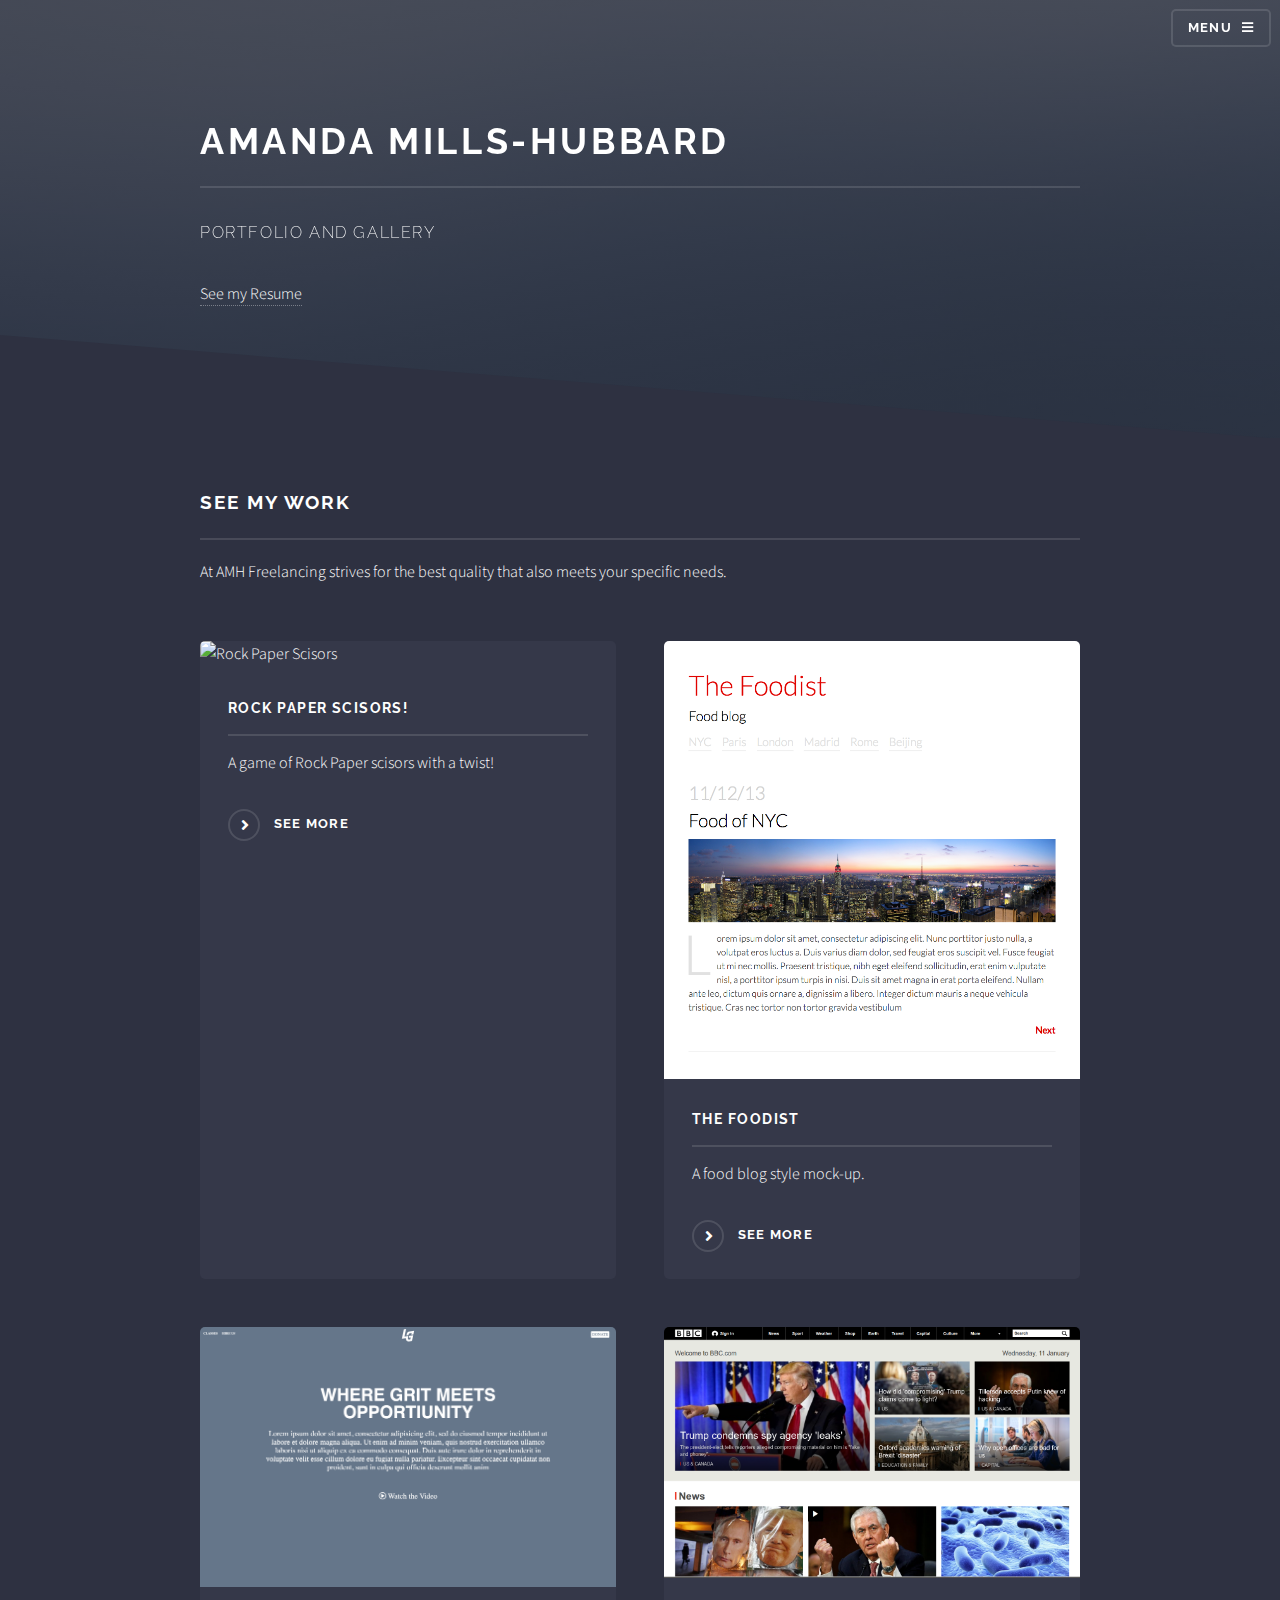
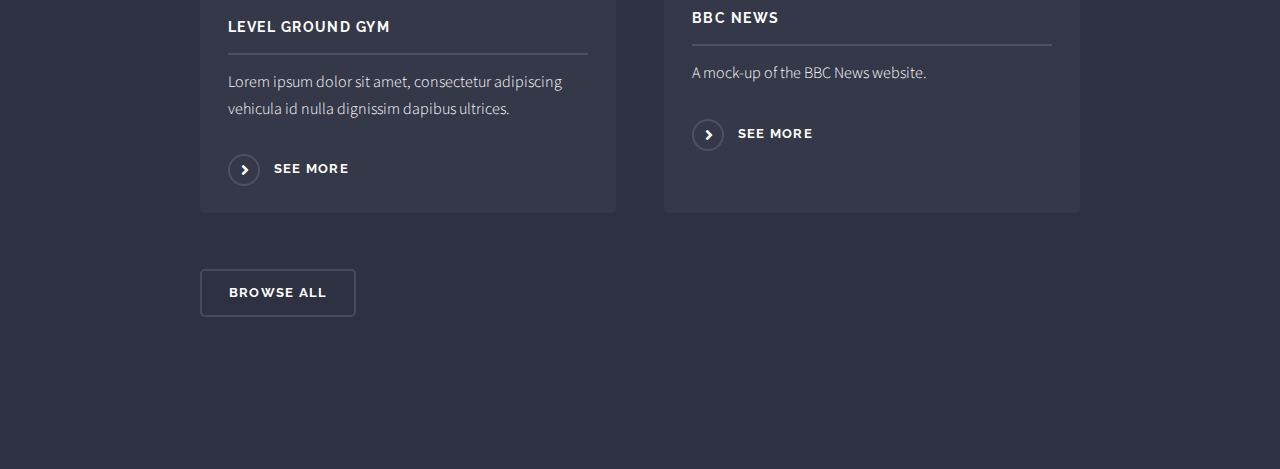
==== index.html @ 5dd7a2a2 "updated" ====
<!DOCTYPE HTML>
<!--
	Solid State by HTML5 UP
	html5up.net | @ajlkn
	Free for personal and commercial use under the CCA 3.0 license (html5up.net/license)
-->
<html>
	<head>
		<title>Amanda Mills-Hubbard Portfolio</title>
		<meta charset="utf-8" />
		<meta name="viewport" content="width=device-width, initial-scale=1, user-scalable=no" />
		<link rel="stylesheet" href="assets/css/main.css" />
		<noscript><link rel="stylesheet" href="assets/css/noscript.css" /></noscript>
	</head>
	<body class="is-preload">

		<!-- Page Wrapper -->
			<div id="page-wrapper">

				<!-- Header -->
					<header id="header" class="alt">
						<h1><a href="index.html">Amanda Mills-Hubbard</a></h1>
						<nav>
							<a href="#menu">Menu</a>
						</nav>
					</header>

				<!-- Menu -->
					<nav id="menu">
						<div class="inner">
							<h2>Menu</h2>
							<ul class="links">
								<li><a href="index.html">Gallery</a></li>
								<!-- <li><a href="generic.html">About Me</a></li> -->
								<li><a href="elements.html">Resume</a></li>
							</ul>
							<a href="#" class="close">Close</a>
						</div>
					</nav>

				<!-- Banner -->
					<section id="banner">
						<div class="inner">
							<!-- <div class="logo"><span class="icon fa-gem"></span></div> -->
							<h2>Amanda Mills-Hubbard</h2>
							<p>Portfolio and Gallery</p>
							<a href="elements.html">See my Resume</a>
						</div>
					</section>

				<!-- Wrapper -->
					<section id="wrapper">

						<!-- One -->
							<!-- <section id="one" class="wrapper spotlight style1">
								<div class="inner">
									<a href="Food/jessFoodist.html" class="image"><img src="Food/foodist-part1.png" alt="" /></a>
									<div class="content">
										<h2 class="major">Blog Post</h2>
										<p>A food blog style mock-up</p>
										<a href="Food/jessFoodist.html" class="special">See more</a>
									</div>
								</div>
							</section> -->

						<!-- Two -->
							<!-- <section id="two" class="wrapper alt spotlight style2">
								<div class="inner">
									<a href="levelground/levelground.html" class="image"><img src="images/LG.png" alt="" /></a>
									<div class="content">
										<h2 class="major">Level Ground Gym</h2>
										<p></p>
										<a href="levelground/levelground.html" class="special">See more</a>
									</div>
								</div>
							</section> -->

						<!-- Three -->
							<!-- <section id="three" class="wrapper spotlight style3">
								<div class="inner">
									<a href="bbc/jessieBBC.html" class="image"><img src="bbc/bbc.png" alt="" /></a>
									<div class="content">
										<h2 class="major">A mock-up of the BBC News website</h2>
										<p></p>
										<a href="bbc/jessieBBC.html" class="special">See more</a>
									</div>
								</div>
							</section> -->

						<!-- Four -->
							<section id="four" class="wrapper alt style1">
								<div class="inner">
									<h2 class="major">See my work</h2>
									<p>At AMH Freelancing strives for the best quality that also meets your specific needs.</p>
									<section class="features">
										<article>
											<a href="rockPaper/index.html" class="image"><img src="images/RPS.png" alt="Rock Paper Scisors" /></a>
											<h3 class="major">Rock Paper Scisors!</h3>
											<p>A game of Rock Paper scisors with a twist!</p>
											<a href="rockPaper/index.html" class="special">See more</a>
										</article>
										<article>
											<a href="Food/jessFoodist.html" class="image"><img src="Food/foodist-part1.png" alt="Food Blog" /></a>
											<h3 class="major">The Foodist</h3>
											<p>A food blog style mock-up.</p>
											<a href="Food/jessFoodist.html" class="special">See more</a>
										</article>
										<article>
											<a href="levelground/levelground.html" class="image"><img src="images/LG.png" alt="" /></a>
											<h3 class="major">Level Ground Gym</h3>
											<p>Lorem ipsum dolor sit amet, consectetur adipiscing vehicula id nulla dignissim dapibus ultrices.</p>
											<a href="levelground/levelground.html" class="special">See more</a>
										</article>
										<article>
											<a href="bbc/jessieBBC.html" class="image"><img src="bbc/bbc.png" alt="" /></a>
											<h3 class="major">BBC News</h3>
											<p>A mock-up of the BBC News website.</p>
											<a href="bbc/jessieBBC.html" class="special">See more</a>
										</article>
									</section>
									<ul class="actions">
										<li><a href="#" class="button">Browse All</a></li>
									</ul>
								</div>
							</section>

					</section>

				<!-- Footer -->
					<!-- <section id="footer">
						<div class="inner">
							<h2 class="major">Get in touch</h2>
							<p>Cras mattis ante fermentum, malesuada neque vitae, eleifend erat. Phasellus non pulvinar erat. Fusce tincidunt, nisl eget mattis egestas, purus ipsum consequat orci, sit amet lobortis lorem lacus in tellus. Sed ac elementum arcu. Quisque placerat auctor laoreet.</p>
							<form method="post" action="#">
								<div class="fields">
									<div class="field">
										<label for="name">Name</label>
										<input type="text" name="name" id="name" />
									</div>
									<div class="field">
										<label for="email">Email</label>
										<input type="email" name="email" id="email" />
									</div>
									<div class="field">
										<label for="message">Message</label>
										<textarea name="message" id="message" rows="4"></textarea>
									</div>
								</div>
								<ul class="actions">
									<li><input type="submit" value="Send Message" /></li>
								</ul>
							</form>
							<ul class="contact">
								<li class="icon solid fa-home">
									Untitled Inc<br />
									1234 Somewhere Road Suite #2894<br />
									Nashville, TN 00000-0000
								</li>
								<li class="icon solid fa-phone">(000) 000-0000</li>
								<li class="icon solid fa-envelope"><a href="#">information@untitled.tld</a></li>
								<li class="icon brands fa-twitter"><a href="#">twitter.com/untitled-tld</a></li>
								<li class="icon brands fa-facebook-f"><a href="#">facebook.com/untitled-tld</a></li>
								<li class="icon brands fa-instagram"><a href="#">instagram.com/untitled-tld</a></li>
							</ul>
							<ul class="copyright">
								<li>&copy; Untitled Inc. All rights reserved.</li><li>Design: <a href="http://html5up.net">HTML5 UP</a></li>
							</ul>
						</div>
					</section> -->

			</div>

		<!-- Scripts -->
			<script src="assets/js/jquery.min.js"></script>
			<script src="assets/js/jquery.scrollex.min.js"></script>
			<script src="assets/js/browser.min.js"></script>
			<script src="assets/js/breakpoints.min.js"></script>
			<script src="assets/js/util.js"></script>
			<script src="assets/js/main.js"></script>

	</body>
</html>
---- assets/css/main.css ----
@import url(fontawesome-all.min.css);
@import url("https://fonts.googleapis.com/css?family=Raleway:200,700|Source+Sans+Pro:300,600,300italic,600italic");

/*
	Solid State by HTML5 UP
	html5up.net | @ajlkn
	Free for personal and commercial use under the CCA 3.0 license (html5up.net/license)
*/

html, body, div, span, applet, object,
iframe, h1, h2, h3, h4, h5, h6, p, blockquote,
pre, a, abbr, acronym, address, big, cite,
code, del, dfn, em, img, ins, kbd, q, s, samp,
small, strike, strong, sub, sup, tt, var, b,
u, i, center, dl, dt, dd, ol, ul, li, fieldset,
form, label, legend, table, caption, tbody,
tfoot, thead, tr, th, td, article, aside,
canvas, details, embed, figure, figcaption,
footer, header, hgroup, menu, nav, output, ruby,
section, summary, time, mark, audio, video {
	margin: 0;
	padding: 0;
	border: 0;
	font-size: 100%;
	font: inherit;
	vertical-align: baseline;}

article, aside, details, figcaption, figure,
footer, header, hgroup, menu, nav, section {
	display: block;}

body {
	line-height: 1;
}

ol, ul {
	list-style: none;
}

blockquote, q {
	quotes: none;
}

	blockquote:before, blockquote:after, q:before, q:after {
		content: '';
		content: none;
	}

table {
	border-collapse: collapse;
	border-spacing: 0;
}

body {
	-webkit-text-size-adjust: none;
}

mark {
	background-color: transparent;
	color: inherit;
}

input::-moz-focus-inner {
	border: 0;
	padding: 0;
}

input, select, textarea {
	-moz-appearance: none;
	-webkit-appearance: none;
	-ms-appearance: none;
	appearance: none;
}

/* Basic */

	@-ms-viewport {
		width: device-width;
	}

	body {
		-ms-overflow-style: scrollbar;
	}

	@media screen and (max-width: 480px) {

		html, body {
			min-width: 320px;
		}

	}

	html {
		box-sizing: border-box;
	}

	*, *:before, *:after {
		box-sizing: inherit;
	}

	body {
		background-color: #2e3141;
		background-image: linear-gradient(to top, rgba(46, 49, 65, 0.8), rgba(46, 49, 65, 0.8)), url("../../images/bg.jpg");
		background-size: auto, cover;
		background-attachment: fixed, fixed;
		background-position: center, center;
	}

		body.is-preload *, body.is-preload *:before, body.is-preload *:after {
			-moz-animation: none !important;
			-webkit-animation: none !important;
			-ms-animation: none !important;
			animation: none !important;
			-moz-transition: none !important;
			-webkit-transition: none !important;
			-ms-transition: none !important;
			transition: none !important;
		}

/* Type */

	body, input, select, textarea {
		color: #ffffff;
		font-family: "Source Sans Pro", Helvetica, sans-serif;
		font-size: 16.5pt;
		font-weight: 300;
		line-height: 1.65;
	}

		@media screen and (max-width: 1680px) {

			body, input, select, textarea {
				font-size: 13pt;
			}

		}

		@media screen and (max-width: 1280px) {

			body, input, select, textarea {
				font-size: 12pt;
			}

		}

		@media screen and (max-width: 980px) {

			body, input, select, textarea {
				font-size: 12pt;
			}

		}

		@media screen and (max-width: 736px) {

			body, input, select, textarea {
				font-size: 12pt;
			}

		}

		@media screen and (max-width: 480px) {

			body, input, select, textarea {
				font-size: 12pt;
			}

		}

	a {
		-moz-transition: color 0.2s ease-in-out, border-bottom-color 0.2s ease-in-out;
		-webkit-transition: color 0.2s ease-in-out, border-bottom-color 0.2s ease-in-out;
		-ms-transition: color 0.2s ease-in-out, border-bottom-color 0.2s ease-in-out;
		transition: color 0.2s ease-in-out, border-bottom-color 0.2s ease-in-out;
		border-bottom: dotted 1px rgba(255, 255, 255, 0.35);
		color: #ffffff;
		text-decoration: none;
	}

		a:hover {
			border-bottom-color: transparent;
			color: #ffffff !important;
		}

		a.special:not(.button) {
			text-decoration: none;
			border-bottom: 0;
			display: block;
			font-family: Raleway, Helvetica, sans-serif;
			font-size: 0.8em;
			font-weight: 700;
			letter-spacing: 0.1em;
			margin: 0 0 2em 0;
			text-transform: uppercase;
		}

			a.special:not(.button):before {
				-moz-osx-font-smoothing: grayscale;
				-webkit-font-smoothing: antialiased;
				display: inline-block;
				font-style: normal;
				font-variant: normal;
				text-rendering: auto;
				line-height: 1;
				text-transform: none !important;
				font-family: 'Font Awesome 5 Free';
				font-weight: 900;
			}

			a.special:not(.button):before {
				-moz-transition: background-color 0.2s ease-in-out;
				-webkit-transition: background-color 0.2s ease-in-out;
				-ms-transition: background-color 0.2s ease-in-out;
				transition: background-color 0.2s ease-in-out;
				border-radius: 100%;
				border: solid 2px rgba(255, 255, 255, 0.125);
				content: '\f105';
				display: inline-block;
				font-size: 1.25em;
				height: 2em;
				line-height: 1.75em;
				margin-right: 0.85em;
				text-align: center;
				text-indent: 0.15em;
				vertical-align: middle;
				width: 2em;
			}

			a.special:not(.button):hover:before {
				background-color: rgba(255, 255, 255, 0.025);
			}

			a.special:not(.button):active:before {
				background-color: rgba(255, 255, 255, 0.075);
			}

	strong, b {
		color: #ffffff;
		font-weight: 600;
	}

	em, i {
		font-style: italic;
	}

	p {
		margin: 0 0 2em 0;
	}

	h1, h2, h3, h4, h5, h6 {
		color: #ffffff;
		font-family: Raleway, Helvetica, sans-serif;
		font-weight: 700;
		letter-spacing: 0.1em;
		margin: 0 0 1em 0;
		text-transform: uppercase;
	}

		h1 a, h2 a, h3 a, h4 a, h5 a, h6 a {
			color: inherit;
			text-decoration: none;
			border-bottom: 0;
		}

		h1 span, h2 span, h3 span, h4 span, h5 span, h6 span {
			font-weight: 200;
		}

		h1.major, h2.major, h3.major, h4.major, h5.major, h6.major {
			padding-bottom: 1em;
			border-bottom: solid 2px rgba(255, 255, 255, 0.125);
		}

	h2 {
		font-size: 1.2em;
	}

	h3 {
		font-size: 0.9em;
	}

	h4 {
		font-size: 0.7em;
	}

	h5 {
		font-size: 0.7em;
	}

	h6 {
		font-size: 0.7em;
	}

	@media screen and (max-width: 736px) {

		h2 {
			font-size: 1em;
		}

		h3 {
			font-size: 0.8em;
		}

	}

	sub {
		font-size: 0.8em;
		position: relative;
		top: 0.5em;
	}

	sup {
		font-size: 0.8em;
		position: relative;
		top: -0.5em;
	}

	blockquote {
		border-left: solid 4px rgba(255, 255, 255, 0.125);
		font-style: italic;
		margin: 0 0 2em 0;
		padding: 0.5em 0 0.5em 2em;
	}

	code {
		background: rgba(255, 255, 255, 0.025);
		border-radius: 5px;
		border: solid 2px rgba(255, 255, 255, 0.125);
		font-family: "Courier New", monospace;
		font-size: 0.9em;
		margin: 0 0.25em;
		padding: 0.25em 0.65em;
	}

	pre {
		-webkit-overflow-scrolling: touch;
		font-family: "Courier New", monospace;
		font-size: 0.9em;
		margin: 0 0 2em 0;
	}

		pre code {
			display: block;
			line-height: 1.75em;
			padding: 1em 1.5em;
			overflow-x: auto;
		}

	hr {
		border: 0;
		border-bottom: solid 2px rgba(255, 255, 255, 0.125);
		margin: 2.5em 0;
	}

		hr.major {
			margin: 4em 0;
		}

	.align-left {
		text-align: left;
	}

	.align-center {
		text-align: center;
	}

	.align-right {
		text-align: right;
	}

/* Row */

	.row {
		display: flex;
		flex-wrap: wrap;
		box-sizing: border-box;
		align-items: stretch;
	}

		.row > * {
			box-sizing: border-box;
		}

		.row.gtr-uniform > * > :last-child {
			margin-bottom: 0;
		}

		.row.aln-left {
			justify-content: flex-start;
		}

		.row.aln-center {
			justify-content: center;
		}

		.row.aln-right {
			justify-content: flex-end;
		}

		.row.aln-top {
			align-items: flex-start;
		}

		.row.aln-middle {
			align-items: center;
		}

		.row.aln-bottom {
			align-items: flex-end;
		}

		.row > .imp {
			order: -1;
		}

		.row > .col-1 {
			width: 8.33333%;
		}

		.row > .off-1 {
			margin-left: 8.33333%;
		}

		.row > .col-2 {
			width: 16.66667%;
		}

		.row > .off-2 {
			margin-left: 16.66667%;
		}

		.row > .col-3 {
			width: 25%;
		}

		.row > .off-3 {
			margin-left: 25%;
		}

		.row > .col-4 {
			width: 33.33333%;
		}

		.row > .off-4 {
			margin-left: 33.33333%;
		}

		.row > .col-5 {
			width: 41.66667%;
		}

		.row > .off-5 {
			margin-left: 41.66667%;
		}

		.row > .col-6 {
			width: 50%;
		}

		.row > .off-6 {
			margin-left: 50%;
		}

		.row > .col-7 {
			width: 58.33333%;
		}

		.row > .off-7 {
			margin-left: 58.33333%;
		}

		.row > .col-8 {
			width: 66.66667%;
		}

		.row > .off-8 {
			margin-left: 66.66667%;
		}

		.row > .col-9 {
			width: 75%;
		}

		.row > .off-9 {
			margin-left: 75%;
		}

		.row > .col-10 {
			width: 83.33333%;
		}

		.row > .off-10 {
			margin-left: 83.33333%;
		}

		.row > .col-11 {
			width: 91.66667%;
		}

		.row > .off-11 {
			margin-left: 91.66667%;
		}

		.row > .col-12 {
			width: 100%;
		}

		.row > .off-12 {
			margin-left: 100%;
		}

		.row.gtr-0 {
			margin-top: 0;
			margin-left: 0em;
		}

			.row.gtr-0 > * {
				padding: 0 0 0 0em;
			}

			.row.gtr-0.gtr-uniform {
				margin-top: 0em;
			}

				.row.gtr-0.gtr-uniform > * {
					padding-top: 0em;
				}

		.row.gtr-25 {
			margin-top: 0;
			margin-left: -0.4375em;
		}

			.row.gtr-25 > * {
				padding: 0 0 0 0.4375em;
			}

			.row.gtr-25.gtr-uniform {
				margin-top: -0.4375em;
			}

				.row.gtr-25.gtr-uniform > * {
					padding-top: 0.4375em;
				}

		.row.gtr-50 {
			margin-top: 0;
			margin-left: -0.875em;
		}

			.row.gtr-50 > * {
				padding: 0 0 0 0.875em;
			}

			.row.gtr-50.gtr-uniform {
				margin-top: -0.875em;
			}

				.row.gtr-50.gtr-uniform > * {
					padding-top: 0.875em;
				}

		.row {
			margin-top: 0;
			margin-left: -1.75em;
		}

			.row > * {
				padding: 0 0 0 1.75em;
			}

			.row.gtr-uniform {
				margin-top: -1.75em;
			}

				.row.gtr-uniform > * {
					padding-top: 1.75em;
				}

		.row.gtr-150 {
			margin-top: 0;
			margin-left: -2.625em;
		}

			.row.gtr-150 > * {
				padding: 0 0 0 2.625em;
			}

			.row.gtr-150.gtr-uniform {
				margin-top: -2.625em;
			}

				.row.gtr-150.gtr-uniform > * {
					padding-top: 2.625em;
				}

		.row.gtr-200 {
			margin-top: 0;
			margin-left: -3.5em;
		}

			.row.gtr-200 > * {
				padding: 0 0 0 3.5em;
			}

			.row.gtr-200.gtr-uniform {
				margin-top: -3.5em;
			}

				.row.gtr-200.gtr-uniform > * {
					padding-top: 3.5em;
				}

		@media screen and (max-width: 1680px) {

			.row {
				display: flex;
				flex-wrap: wrap;
				box-sizing: border-box;
				align-items: stretch;
			}

				.row > * {
					box-sizing: border-box;
				}

				.row.gtr-uniform > * > :last-child {
					margin-bottom: 0;
				}

				.row.aln-left {
					justify-content: flex-start;
				}

				.row.aln-center {
					justify-content: center;
				}

				.row.aln-right {
					justify-content: flex-end;
				}

				.row.aln-top {
					align-items: flex-start;
				}

				.row.aln-middle {
					align-items: center;
				}

				.row.aln-bottom {
					align-items: flex-end;
				}

				.row > .imp-xlarge {
					order: -1;
				}

				.row > .col-1-xlarge {
					width: 8.33333%;
				}

				.row > .off-1-xlarge {
					margin-left: 8.33333%;
				}

				.row > .col-2-xlarge {
					width: 16.66667%;
				}

				.row > .off-2-xlarge {
					margin-left: 16.66667%;
				}

				.row > .col-3-xlarge {
					width: 25%;
				}

				.row > .off-3-xlarge {
					margin-left: 25%;
				}

				.row > .col-4-xlarge {
					width: 33.33333%;
				}

				.row > .off-4-xlarge {
					margin-left: 33.33333%;
				}

				.row > .col-5-xlarge {
					width: 41.66667%;
				}

				.row > .off-5-xlarge {
					margin-left: 41.66667%;
				}

				.row > .col-6-xlarge {
					width: 50%;
				}

				.row > .off-6-xlarge {
					margin-left: 50%;
				}

				.row > .col-7-xlarge {
					width: 58.33333%;
				}

				.row > .off-7-xlarge {
					margin-left: 58.33333%;
				}

				.row > .col-8-xlarge {
					width: 66.66667%;
				}

				.row > .off-8-xlarge {
					margin-left: 66.66667%;
				}

				.row > .col-9-xlarge {
					width: 75%;
				}

				.row > .off-9-xlarge {
					margin-left: 75%;
				}

				.row > .col-10-xlarge {
					width: 83.33333%;
				}

				.row > .off-10-xlarge {
					margin-left: 83.33333%;
				}

				.row > .col-11-xlarge {
					width: 91.66667%;
				}

				.row > .off-11-xlarge {
					margin-left: 91.66667%;
				}

				.row > .col-12-xlarge {
					width: 100%;
				}

				.row > .off-12-xlarge {
					margin-left: 100%;
				}

				.row.gtr-0 {
					margin-top: 0;
					margin-left: 0em;
				}

					.row.gtr-0 > * {
						padding: 0 0 0 0em;
					}

					.row.gtr-0.gtr-uniform {
						margin-top: 0em;
					}

						.row.gtr-0.gtr-uniform > * {
							padding-top: 0em;
						}

				.row.gtr-25 {
					margin-top: 0;
					margin-left: -0.4375em;
				}

					.row.gtr-25 > * {
						padding: 0 0 0 0.4375em;
					}

					.row.gtr-25.gtr-uniform {
						margin-top: -0.4375em;
					}

						.row.gtr-25.gtr-uniform > * {
							padding-top: 0.4375em;
						}

				.row.gtr-50 {
					margin-top: 0;
					margin-left: -0.875em;
				}

					.row.gtr-50 > * {
						padding: 0 0 0 0.875em;
					}

					.row.gtr-50.gtr-uniform {
						margin-top: -0.875em;
					}

						.row.gtr-50.gtr-uniform > * {
							padding-top: 0.875em;
						}

				.row {
					margin-top: 0;
					margin-left: -1.75em;
				}

					.row > * {
						padding: 0 0 0 1.75em;
					}

					.row.gtr-uniform {
						margin-top: -1.75em;
					}

						.row.gtr-uniform > * {
							padding-top: 1.75em;
						}

				.row.gtr-150 {
					margin-top: 0;
					margin-left: -2.625em;
				}

					.row.gtr-150 > * {
						padding: 0 0 0 2.625em;
					}

					.row.gtr-150.gtr-uniform {
						margin-top: -2.625em;
					}

						.row.gtr-150.gtr-uniform > * {
							padding-top: 2.625em;
						}

				.row.gtr-200 {
					margin-top: 0;
					margin-left: -3.5em;
				}

					.row.gtr-200 > * {
						padding: 0 0 0 3.5em;
					}

					.row.gtr-200.gtr-uniform {
						margin-top: -3.5em;
					}

						.row.gtr-200.gtr-uniform > * {
							padding-top: 3.5em;
						}

		}

		@media screen and (max-width: 1280px) {

			.row {
				display: flex;
				flex-wrap: wrap;
				box-sizing: border-box;
				align-items: stretch;
			}

				.row > * {
					box-sizing: border-box;
				}

				.row.gtr-uniform > * > :last-child {
					margin-bottom: 0;
				}

				.row.aln-left {
					justify-content: flex-start;
				}

				.row.aln-center {
					justify-content: center;
				}

				.row.aln-right {
					justify-content: flex-end;
				}

				.row.aln-top {
					align-items: flex-start;
				}

				.row.aln-middle {
					align-items: center;
				}

				.row.aln-bottom {
					align-items: flex-end;
				}

				.row > .imp-large {
					order: -1;
				}

				.row > .col-1-large {
					width: 8.33333%;
				}

				.row > .off-1-large {
					margin-left: 8.33333%;
				}

				.row > .col-2-large {
					width: 16.66667%;
				}

				.row > .off-2-large {
					margin-left: 16.66667%;
				}

				.row > .col-3-large {
					width: 25%;
				}

				.row > .off-3-large {
					margin-left: 25%;
				}

				.row > .col-4-large {
					width: 33.33333%;
				}

				.row > .off-4-large {
					margin-left: 33.33333%;
				}

				.row > .col-5-large {
					width: 41.66667%;
				}

				.row > .off-5-large {
					margin-left: 41.66667%;
				}

				.row > .col-6-large {
					width: 50%;
				}

				.row > .off-6-large {
					margin-left: 50%;
				}

				.row > .col-7-large {
					width: 58.33333%;
				}

				.row > .off-7-large {
					margin-left: 58.33333%;
				}

				.row > .col-8-large {
					width: 66.66667%;
				}

				.row > .off-8-large {
					margin-left: 66.66667%;
				}

				.row > .col-9-large {
					width: 75%;
				}

				.row > .off-9-large {
					margin-left: 75%;
				}

				.row > .col-10-large {
					width: 83.33333%;
				}

				.row > .off-10-large {
					margin-left: 83.33333%;
				}

				.row > .col-11-large {
					width: 91.66667%;
				}

				.row > .off-11-large {
					margin-left: 91.66667%;
				}

				.row > .col-12-large {
					width: 100%;
				}

				.row > .off-12-large {
					margin-left: 100%;
				}

				.row.gtr-0 {
					margin-top: 0;
					margin-left: 0em;
				}

					.row.gtr-0 > * {
						padding: 0 0 0 0em;
					}

					.row.gtr-0.gtr-uniform {
						margin-top: 0em;
					}

						.row.gtr-0.gtr-uniform > * {
							padding-top: 0em;
						}

				.row.gtr-25 {
					margin-top: 0;
					margin-left: -0.4375em;
				}

					.row.gtr-25 > * {
						padding: 0 0 0 0.4375em;
					}

					.row.gtr-25.gtr-uniform {
						margin-top: -0.4375em;
					}

						.row.gtr-25.gtr-uniform > * {
							padding-top: 0.4375em;
						}

				.row.gtr-50 {
					margin-top: 0;
					margin-left: -0.875em;
				}

					.row.gtr-50 > * {
						padding: 0 0 0 0.875em;
					}

					.row.gtr-50.gtr-uniform {
						margin-top: -0.875em;
					}

						.row.gtr-50.gtr-uniform > * {
							padding-top: 0.875em;
						}

				.row {
					margin-top: 0;
					margin-left: -1.75em;
				}

					.row > * {
						padding: 0 0 0 1.75em;
					}

					.row.gtr-uniform {
						margin-top: -1.75em;
					}

						.row.gtr-uniform > * {
							padding-top: 1.75em;
						}

				.row.gtr-150 {
					margin-top: 0;
					margin-left: -2.625em;
				}

					.row.gtr-150 > * {
						padding: 0 0 0 2.625em;
					}

					.row.gtr-150.gtr-uniform {
						margin-top: -2.625em;
					}

						.row.gtr-150.gtr-uniform > * {
							padding-top: 2.625em;
						}

				.row.gtr-200 {
					margin-top: 0;
					margin-left: -3.5em;
				}

					.row.gtr-200 > * {
						padding: 0 0 0 3.5em;
					}

					.row.gtr-200.gtr-uniform {
						margin-top: -3.5em;
					}

						.row.gtr-200.gtr-uniform > * {
							padding-top: 3.5em;
						}

		}

		@media screen and (max-width: 980px) {

			.row {
				display: flex;
				flex-wrap: wrap;
				box-sizing: border-box;
				align-items: stretch;
			}

				.row > * {
					box-sizing: border-box;
				}

				.row.gtr-uniform > * > :last-child {
					margin-bottom: 0;
				}

				.row.aln-left {
					justify-content: flex-start;
				}

				.row.aln-center {
					justify-content: center;
				}

				.row.aln-right {
					justify-content: flex-end;
				}

				.row.aln-top {
					align-items: flex-start;
				}

				.row.aln-middle {
					align-items: center;
				}

				.row.aln-bottom {
					align-items: flex-end;
				}

				.row > .imp-medium {
					order: -1;
				}

				.row > .col-1-medium {
					width: 8.33333%;
				}

				.row > .off-1-medium {
					margin-left: 8.33333%;
				}

				.row > .col-2-medium {
					width: 16.66667%;
				}

				.row > .off-2-medium {
					margin-left: 16.66667%;
				}

				.row > .col-3-medium {
					width: 25%;
				}

				.row > .off-3-medium {
					margin-left: 25%;
				}

				.row > .col-4-medium {
					width: 33.33333%;
				}

				.row > .off-4-medium {
					margin-left: 33.33333%;
				}

				.row > .col-5-medium {
					width: 41.66667%;
				}

				.row > .off-5-medium {
					margin-left: 41.66667%;
				}

				.row > .col-6-medium {
					width: 50%;
				}

				.row > .off-6-medium {
					margin-left: 50%;
				}

				.row > .col-7-medium {
					width: 58.33333%;
				}

				.row > .off-7-medium {
					margin-left: 58.33333%;
				}

				.row > .col-8-medium {
					width: 66.66667%;
				}

				.row > .off-8-medium {
					margin-left: 66.66667%;
				}

				.row > .col-9-medium {
					width: 75%;
				}

				.row > .off-9-medium {
					margin-left: 75%;
				}

				.row > .col-10-medium {
					width: 83.33333%;
				}

				.row > .off-10-medium {
					margin-left: 83.33333%;
				}

				.row > .col-11-medium {
					width: 91.66667%;
				}

				.row > .off-11-medium {
					margin-left: 91.66667%;
				}

				.row > .col-12-medium {
					width: 100%;
				}

				.row > .off-12-medium {
					margin-left: 100%;
				}

				.row.gtr-0 {
					margin-top: 0;
					margin-left: 0em;
				}

					.row.gtr-0 > * {
						padding: 0 0 0 0em;
					}

					.row.gtr-0.gtr-uniform {
						margin-top: 0em;
					}

						.row.gtr-0.gtr-uniform > * {
							padding-top: 0em;
						}

				.row.gtr-25 {
					margin-top: 0;
					margin-left: -0.4375em;
				}

					.row.gtr-25 > * {
						padding: 0 0 0 0.4375em;
					}

					.row.gtr-25.gtr-uniform {
						margin-top: -0.4375em;
					}

						.row.gtr-25.gtr-uniform > * {
							padding-top: 0.4375em;
						}

				.row.gtr-50 {
					margin-top: 0;
					margin-left: -0.875em;
				}

					.row.gtr-50 > * {
						padding: 0 0 0 0.875em;
					}

					.row.gtr-50.gtr-uniform {
						margin-top: -0.875em;
					}

						.row.gtr-50.gtr-uniform > * {
							padding-top: 0.875em;
						}

				.row {
					margin-top: 0;
					margin-left: -1.75em;
				}

					.row > * {
						padding: 0 0 0 1.75em;
					}

					.row.gtr-uniform {
						margin-top: -1.75em;
					}

						.row.gtr-uniform > * {
							padding-top: 1.75em;
						}

				.row.gtr-150 {
					margin-top: 0;
					margin-left: -2.625em;
				}

					.row.gtr-150 > * {
						padding: 0 0 0 2.625em;
					}

					.row.gtr-150.gtr-uniform {
						margin-top: -2.625em;
					}

						.row.gtr-150.gtr-uniform > * {
							padding-top: 2.625em;
						}

				.row.gtr-200 {
					margin-top: 0;
					margin-left: -3.5em;
				}

					.row.gtr-200 > * {
						padding: 0 0 0 3.5em;
					}

					.row.gtr-200.gtr-uniform {
						margin-top: -3.5em;
					}

						.row.gtr-200.gtr-uniform > * {
							padding-top: 3.5em;
						}

		}

		@media screen and (max-width: 736px) {

			.row {
				display: flex;
				flex-wrap: wrap;
				box-sizing: border-box;
				align-items: stretch;
			}

				.row > * {
					box-sizing: border-box;
				}

				.row.gtr-uniform > * > :last-child {
					margin-bottom: 0;
				}

				.row.aln-left {
					justify-content: flex-start;
				}

				.row.aln-center {
					justify-content: center;
				}

				.row.aln-right {
					justify-content: flex-end;
				}

				.row.aln-top {
					align-items: flex-start;
				}

				.row.aln-middle {
					align-items: center;
				}

				.row.aln-bottom {
					align-items: flex-end;
				}

				.row > .imp-small {
					order: -1;
				}

				.row > .col-1-small {
					width: 8.33333%;
				}

				.row > .off-1-small {
					margin-left: 8.33333%;
				}

				.row > .col-2-small {
					width: 16.66667%;
				}

				.row > .off-2-small {
					margin-left: 16.66667%;
				}

				.row > .col-3-small {
					width: 25%;
				}

				.row > .off-3-small {
					margin-left: 25%;
				}

				.row > .col-4-small {
					width: 33.33333%;
				}

				.row > .off-4-small {
					margin-left: 33.33333%;
				}

				.row > .col-5-small {
					width: 41.66667%;
				}

				.row > .off-5-small {
					margin-left: 41.66667%;
				}

				.row > .col-6-small {
					width: 50%;
				}

				.row > .off-6-small {
					margin-left: 50%;
				}

				.row > .col-7-small {
					width: 58.33333%;
				}

				.row > .off-7-small {
					margin-left: 58.33333%;
				}

				.row > .col-8-small {
					width: 66.66667%;
				}

				.row > .off-8-small {
					margin-left: 66.66667%;
				}

				.row > .col-9-small {
					width: 75%;
				}

				.row > .off-9-small {
					margin-left: 75%;
				}

				.row > .col-10-small {
					width: 83.33333%;
				}

				.row > .off-10-small {
					margin-left: 83.33333%;
				}

				.row > .col-11-small {
					width: 91.66667%;
				}

				.row > .off-11-small {
					margin-left: 91.66667%;
				}

				.row > .col-12-small {
					width: 100%;
				}

				.row > .off-12-small {
					margin-left: 100%;
				}

				.row.gtr-0 {
					margin-top: 0;
					margin-left: 0em;
				}

					.row.gtr-0 > * {
						padding: 0 0 0 0em;
					}

					.row.gtr-0.gtr-uniform {
						margin-top: 0em;
					}

						.row.gtr-0.gtr-uniform > * {
							padding-top: 0em;
						}

				.row.gtr-25 {
					margin-top: 0;
					margin-left: -0.3125em;
				}

					.row.gtr-25 > * {
						padding: 0 0 0 0.3125em;
					}

					.row.gtr-25.gtr-uniform {
						margin-top: -0.3125em;
					}

						.row.gtr-25.gtr-uniform > * {
							padding-top: 0.3125em;
						}

				.row.gtr-50 {
					margin-top: 0;
					margin-left: -0.625em;
				}

					.row.gtr-50 > * {
						padding: 0 0 0 0.625em;
					}

					.row.gtr-50.gtr-uniform {
						margin-top: -0.625em;
					}

						.row.gtr-50.gtr-uniform > * {
							padding-top: 0.625em;
						}

				.row {
					margin-top: 0;
					margin-left: -1.25em;
				}

					.row > * {
						padding: 0 0 0 1.25em;
					}

					.row.gtr-uniform {
						margin-top: -1.25em;
					}

						.row.gtr-uniform > * {
							padding-top: 1.25em;
						}

				.row.gtr-150 {
					margin-top: 0;
					margin-left: -1.875em;
				}

					.row.gtr-150 > * {
						padding: 0 0 0 1.875em;
					}

					.row.gtr-150.gtr-uniform {
						margin-top: -1.875em;
					}

						.row.gtr-150.gtr-uniform > * {
							padding-top: 1.875em;
						}

				.row.gtr-200 {
					margin-top: 0;
					margin-left: -2.5em;
				}

					.row.gtr-200 > * {
						padding: 0 0 0 2.5em;
					}

					.row.gtr-200.gtr-uniform {
						margin-top: -2.5em;
					}

						.row.gtr-200.gtr-uniform > * {
							padding-top: 2.5em;
						}

		}

		@media screen and (max-width: 480px) {

			.row {
				display: flex;
				flex-wrap: wrap;
				box-sizing: border-box;
				align-items: stretch;
			}

				.row > * {
					box-sizing: border-box;
				}

				.row.gtr-uniform > * > :last-child {
					margin-bottom: 0;
				}

				.row.aln-left {
					justify-content: flex-start;
				}

				.row.aln-center {
					justify-content: center;
				}

				.row.aln-right {
					justify-content: flex-end;
				}

				.row.aln-top {
					align-items: flex-start;
				}

				.row.aln-middle {
					align-items: center;
				}

				.row.aln-bottom {
					align-items: flex-end;
				}

				.row > .imp-xsmall {
					order: -1;
				}

				.row > .col-1-xsmall {
					width: 8.33333%;
				}

				.row > .off-1-xsmall {
					margin-left: 8.33333%;
				}

				.row > .col-2-xsmall {
					width: 16.66667%;
				}

				.row > .off-2-xsmall {
					margin-left: 16.66667%;
				}

				.row > .col-3-xsmall {
					width: 25%;
				}

				.row > .off-3-xsmall {
					margin-left: 25%;
				}

				.row > .col-4-xsmall {
					width: 33.33333%;
				}

				.row > .off-4-xsmall {
					margin-left: 33.33333%;
				}

				.row > .col-5-xsmall {
					width: 41.66667%;
				}

				.row > .off-5-xsmall {
					margin-left: 41.66667%;
				}

				.row > .col-6-xsmall {
					width: 50%;
				}

				.row > .off-6-xsmall {
					margin-left: 50%;
				}

				.row > .col-7-xsmall {
					width: 58.33333%;
				}

				.row > .off-7-xsmall {
					margin-left: 58.33333%;
				}

				.row > .col-8-xsmall {
					width: 66.66667%;
				}

				.row > .off-8-xsmall {
					margin-left: 66.66667%;
				}

				.row > .col-9-xsmall {
					width: 75%;
				}

				.row > .off-9-xsmall {
					margin-left: 75%;
				}

				.row > .col-10-xsmall {
					width: 83.33333%;
				}

				.row > .off-10-xsmall {
					margin-left: 83.33333%;
				}

				.row > .col-11-xsmall {
					width: 91.66667%;
				}

				.row > .off-11-xsmall {
					margin-left: 91.66667%;
				}

				.row > .col-12-xsmall {
					width: 100%;
				}

				.row > .off-12-xsmall {
					margin-left: 100%;
				}

				.row.gtr-0 {
					margin-top: 0;
					margin-left: 0em;
				}

					.row.gtr-0 > * {
						padding: 0 0 0 0em;
					}

					.row.gtr-0.gtr-uniform {
						margin-top: 0em;
					}

						.row.gtr-0.gtr-uniform > * {
							padding-top: 0em;
						}

				.row.gtr-25 {
					margin-top: 0;
					margin-left: -0.3125em;
				}

					.row.gtr-25 > * {
						padding: 0 0 0 0.3125em;
					}

					.row.gtr-25.gtr-uniform {
						margin-top: -0.3125em;
					}

						.row.gtr-25.gtr-uniform > * {
							padding-top: 0.3125em;
						}

				.row.gtr-50 {
					margin-top: 0;
					margin-left: -0.625em;
				}

					.row.gtr-50 > * {
						padding: 0 0 0 0.625em;
					}

					.row.gtr-50.gtr-uniform {
						margin-top: -0.625em;
					}

						.row.gtr-50.gtr-uniform > * {
							padding-top: 0.625em;
						}

				.row {
					margin-top: 0;
					margin-left: -1.25em;
				}

					.row > * {
						padding: 0 0 0 1.25em;
					}

					.row.gtr-uniform {
						margin-top: -1.25em;
					}

						.row.gtr-uniform > * {
							padding-top: 1.25em;
						}

				.row.gtr-150 {
					margin-top: 0;
					margin-left: -1.875em;
				}

					.row.gtr-150 > * {
						padding: 0 0 0 1.875em;
					}

					.row.gtr-150.gtr-uniform {
						margin-top: -1.875em;
					}

						.row.gtr-150.gtr-uniform > * {
							padding-top: 1.875em;
						}

				.row.gtr-200 {
					margin-top: 0;
					margin-left: -2.5em;
				}

					.row.gtr-200 > * {
						padding: 0 0 0 2.5em;
					}

					.row.gtr-200.gtr-uniform {
						margin-top: -2.5em;
					}

						.row.gtr-200.gtr-uniform > * {
							padding-top: 2.5em;
						}

		}

		@media screen and (max-width: 360px) {

			.row {
				display: flex;
				flex-wrap: wrap;
				box-sizing: border-box;
				align-items: stretch;
			}

				.row > * {
					box-sizing: border-box;
				}

				.row.gtr-uniform > * > :last-child {
					margin-bottom: 0;
				}

				.row.aln-left {
					justify-content: flex-start;
				}

				.row.aln-center {
					justify-content: center;
				}

				.row.aln-right {
					justify-content: flex-end;
				}

				.row.aln-top {
					align-items: flex-start;
				}

				.row.aln-middle {
					align-items: center;
				}

				.row.aln-bottom {
					align-items: flex-end;
				}

				.row > .imp-xxsmall {
					order: -1;
				}

				.row > .col-1-xxsmall {
					width: 8.33333%;
				}

				.row > .off-1-xxsmall {
					margin-left: 8.33333%;
				}

				.row > .col-2-xxsmall {
					width: 16.66667%;
				}

				.row > .off-2-xxsmall {
					margin-left: 16.66667%;
				}

				.row > .col-3-xxsmall {
					width: 25%;
				}

				.row > .off-3-xxsmall {
					margin-left: 25%;
				}

				.row > .col-4-xxsmall {
					width: 33.33333%;
				}

				.row > .off-4-xxsmall {
					margin-left: 33.33333%;
				}

				.row > .col-5-xxsmall {
					width: 41.66667%;
				}

				.row > .off-5-xxsmall {
					margin-left: 41.66667%;
				}

				.row > .col-6-xxsmall {
					width: 50%;
				}

				.row > .off-6-xxsmall {
					margin-left: 50%;
				}

				.row > .col-7-xxsmall {
					width: 58.33333%;
				}

				.row > .off-7-xxsmall {
					margin-left: 58.33333%;
				}

				.row > .col-8-xxsmall {
					width: 66.66667%;
				}

				.row > .off-8-xxsmall {
					margin-left: 66.66667%;
				}

				.row > .col-9-xxsmall {
					width: 75%;
				}

				.row > .off-9-xxsmall {
					margin-left: 75%;
				}

				.row > .col-10-xxsmall {
					width: 83.33333%;
				}

				.row > .off-10-xxsmall {
					margin-left: 83.33333%;
				}

				.row > .col-11-xxsmall {
					width: 91.66667%;
				}

				.row > .off-11-xxsmall {
					margin-left: 91.66667%;
				}

				.row > .col-12-xxsmall {
					width: 100%;
				}

				.row > .off-12-xxsmall {
					margin-left: 100%;
				}

				.row.gtr-0 {
					margin-top: 0;
					margin-left: 0em;
				}

					.row.gtr-0 > * {
						padding: 0 0 0 0em;
					}

					.row.gtr-0.gtr-uniform {
						margin-top: 0em;
					}

						.row.gtr-0.gtr-uniform > * {
							padding-top: 0em;
						}

				.row.gtr-25 {
					margin-top: 0;
					margin-left: -0.3125em;
				}

					.row.gtr-25 > * {
						padding: 0 0 0 0.3125em;
					}

					.row.gtr-25.gtr-uniform {
						margin-top: -0.3125em;
					}

						.row.gtr-25.gtr-uniform > * {
							padding-top: 0.3125em;
						}

				.row.gtr-50 {
					margin-top: 0;
					margin-left: -0.625em;
				}

					.row.gtr-50 > * {
						padding: 0 0 0 0.625em;
					}

					.row.gtr-50.gtr-uniform {
						margin-top: -0.625em;
					}

						.row.gtr-50.gtr-uniform > * {
							padding-top: 0.625em;
						}

				.row {
					margin-top: 0;
					margin-left: -1.25em;
				}

					.row > * {
						padding: 0 0 0 1.25em;
					}

					.row.gtr-uniform {
						margin-top: -1.25em;
					}

						.row.gtr-uniform > * {
							padding-top: 1.25em;
						}

				.row.gtr-150 {
					margin-top: 0;
					margin-left: -1.875em;
				}

					.row.gtr-150 > * {
						padding: 0 0 0 1.875em;
					}

					.row.gtr-150.gtr-uniform {
						margin-top: -1.875em;
					}

						.row.gtr-150.gtr-uniform > * {
							padding-top: 1.875em;
						}

				.row.gtr-200 {
					margin-top: 0;
					margin-left: -2.5em;
				}

					.row.gtr-200 > * {
						padding: 0 0 0 2.5em;
					}

					.row.gtr-200.gtr-uniform {
						margin-top: -2.5em;
					}

						.row.gtr-200.gtr-uniform > * {
							padding-top: 2.5em;
						}

		}

/* Section/Article */

	section.special, article.special {
		text-align: center;
	}

/* Form */

	form {
		margin: 0 0 2em 0;
	}

		form > :last-child {
			margin-bottom: 0;
		}

		form > .fields {
			display: -moz-flex;
			display: -webkit-flex;
			display: -ms-flex;
			display: flex;
			-moz-flex-wrap: wrap;
			-webkit-flex-wrap: wrap;
			-ms-flex-wrap: wrap;
			flex-wrap: wrap;
			width: calc(100% + 3em);
			margin: -1.5em 0 2em -1.5em;
		}

			form > .fields > .field {
				-moz-flex-grow: 0;
				-webkit-flex-grow: 0;
				-ms-flex-grow: 0;
				flex-grow: 0;
				-moz-flex-shrink: 0;
				-webkit-flex-shrink: 0;
				-ms-flex-shrink: 0;
				flex-shrink: 0;
				padding: 1.5em 0 0 1.5em;
				width: calc(100% - 1.5em);
			}

				form > .fields > .field.half {
					width: calc(50% - 0.75em);
				}

				form > .fields > .field.third {
					width: calc(100%/3 - 0.5em);
				}

				form > .fields > .field.quarter {
					width: calc(25% - 0.375em);
				}

		@media screen and (max-width: 480px) {

			form > .fields {
				width: calc(100% + 3em);
				margin: -1.5em 0 2em -1.5em;
			}

				form > .fields > .field {
					padding: 1.5em 0 0 1.5em;
					width: calc(100% - 1.5em);
				}

					form > .fields > .field.half {
						width: calc(100% - 1.5em);
					}

					form > .fields > .field.third {
						width: calc(100% - 1.5em);
					}

					form > .fields > .field.quarter {
						width: calc(100% - 1.5em);
					}

		}

	label {
		color: #ffffff;
		display: block;
		font-family: Raleway, Helvetica, sans-serif;
		font-size: 0.8em;
		font-weight: 700;
		letter-spacing: 0.1em;
		margin: 0 0 0.7em 0;
		text-transform: uppercase;
	}

	input[type="text"],
	input[type="password"],
	input[type="email"],
	input[type="tel"],
	select,
	textarea {
		-moz-appearance: none;
		-webkit-appearance: none;
		-ms-appearance: none;
		appearance: none;
		background: rgba(255, 255, 255, 0.025);
		border-radius: 5px;
		border: none;
		border: solid 2px rgba(255, 255, 255, 0.125);
		color: inherit;
		display: block;
		outline: 0;
		padding: 0 1em;
		text-decoration: none;
		width: 100%;
	}

		input[type="text"]:invalid,
		input[type="password"]:invalid,
		input[type="email"]:invalid,
		input[type="tel"]:invalid,
		select:invalid,
		textarea:invalid {
			box-shadow: none;
		}

		input[type="text"]:focus,
		input[type="password"]:focus,
		input[type="email"]:focus,
		input[type="tel"]:focus,
		select:focus,
		textarea:focus {
			border-color: #5b6ba6;
		}

	select {
		background-image: url("data:image/svg+xml;charset=utf8,%3Csvg xmlns='http://www.w3.org/2000/svg' width='40' height='40' preserveAspectRatio='none' viewBox='0 0 40 40'%3E%3Cpath d='M9.4,12.3l10.4,10.4l10.4-10.4c0.2-0.2,0.5-0.4,0.9-0.4c0.3,0,0.6,0.1,0.9,0.4l3.3,3.3c0.2,0.2,0.4,0.5,0.4,0.9 c0,0.4-0.1,0.6-0.4,0.9L20.7,31.9c-0.2,0.2-0.5,0.4-0.9,0.4c-0.3,0-0.6-0.1-0.9-0.4L4.3,17.3c-0.2-0.2-0.4-0.5-0.4-0.9 c0-0.4,0.1-0.6,0.4-0.9l3.3-3.3c0.2-0.2,0.5-0.4,0.9-0.4S9.1,12.1,9.4,12.3z' fill='rgba(255, 255, 255, 0.125)' /%3E%3C/svg%3E");
		background-size: 1.25rem;
		background-repeat: no-repeat;
		background-position: calc(100% - 1rem) center;
		height: 2.75em;
		padding-right: 2.75em;
		text-overflow: ellipsis;
	}

		select option {
			color: #ffffff;
			background: #2e3141;
		}

		select:focus::-ms-value {
			background-color: transparent;
		}

		select::-ms-expand {
			display: none;
		}

	input[type="text"],
	input[type="password"],
	input[type="email"],
	select {
		height: 2.75em;
	}

	textarea {
		padding: 0.75em 1em;
	}

	input[type="checkbox"],
	input[type="radio"] {
		-moz-appearance: none;
		-webkit-appearance: none;
		-ms-appearance: none;
		appearance: none;
		display: block;
		float: left;
		margin-right: -2em;
		opacity: 0;
		width: 1em;
		z-index: -1;
	}

		input[type="checkbox"] + label,
		input[type="radio"] + label {
			text-decoration: none;
			color: #ffffff;
			cursor: pointer;
			display: inline-block;
			font-size: 1em;
			font-family: "Source Sans Pro", Helvetica, sans-serif;
			text-transform: none;
			letter-spacing: 0;
			font-weight: 300;
			padding-left: 2.4em;
			padding-right: 0.75em;
			position: relative;
		}

			input[type="checkbox"] + label:before,
			input[type="radio"] + label:before {
				-moz-osx-font-smoothing: grayscale;
				-webkit-font-smoothing: antialiased;
				display: inline-block;
				font-style: normal;
				font-variant: normal;
				text-rendering: auto;
				line-height: 1;
				text-transform: none !important;
				font-family: 'Font Awesome 5 Free';
				font-weight: 900;
			}

			input[type="checkbox"] + label:before,
			input[type="radio"] + label:before {
				background: rgba(255, 255, 255, 0.025);
				border-radius: 5px;
				border: solid 2px rgba(255, 255, 255, 0.125);
				content: '';
				display: inline-block;
				font-size: 0.8em;
				height: 2.0625em;
				left: 0;
				line-height: 2.0625em;
				position: absolute;
				text-align: center;
				top: 0;
				width: 2.0625em;
			}

		input[type="checkbox"]:checked + label:before,
		input[type="radio"]:checked + label:before {
			background: #ffffff;
			border-color: #ffffff;
			content: '\f00c';
			color: #2e3141;
		}

		input[type="checkbox"]:focus + label:before,
		input[type="radio"]:focus + label:before {
			border-color: #4c5c96;
		}

	input[type="checkbox"] + label:before {
		border-radius: 5px;
	}

	input[type="radio"] + label:before {
		border-radius: 100%;
	}

	::-webkit-input-placeholder {
		color: rgba(255, 255, 255, 0.35) !important;
		opacity: 1.0;
	}

	:-moz-placeholder {
		color: rgba(255, 255, 255, 0.35) !important;
		opacity: 1.0;
	}

	::-moz-placeholder {
		color: rgba(255, 255, 255, 0.35) !important;
		opacity: 1.0;
	}

	:-ms-input-placeholder {
		color: rgba(255, 255, 255, 0.35) !important;
		opacity: 1.0;
	}

/* Box */

	.box {
		border-radius: 5px;
		border: solid 2px rgba(255, 255, 255, 0.125);
		margin-bottom: 2em;
		padding: 1.5em;
	}

		.box > :last-child,
		.box > :last-child > :last-child,
		.box > :last-child > :last-child > :last-child {
			margin-bottom: 0;
		}

		.box.alt {
			border: 0;
			border-radius: 0;
			padding: 0;
		}

/* Icon */

	.icon {
		text-decoration: none;
		border-bottom: none;
		position: relative;
	}

		.icon:before {
			-moz-osx-font-smoothing: grayscale;
			-webkit-font-smoothing: antialiased;
			display: inline-block;
			font-style: normal;
			font-variant: normal;
			text-rendering: auto;
			line-height: 1;
			text-transform: none !important;
			font-family: 'Font Awesome 5 Free';
			font-weight: 400;
		}

		.icon > .label {
			display: none;
		}

		.icon:before {
			line-height: inherit;
		}

		.icon.solid:before {
			font-weight: 900;
		}

		.icon.brands:before {
			font-family: 'Font Awesome 5 Brands';
		}

/* Image */

	.image {
		border-radius: 5px;
		border: 0;
		display: inline-block;
		position: relative;
	}

		.image img {
			border-radius: 5px;
			display: block;
		}

		.image.left, .image.right {
			max-width: 40%;
		}

			.image.left img, .image.right img {
				width: 100%;
			}

		.image.left {
			float: left;
			padding: 0 1.5em 1em 0;
			top: 0.25em;
		}

		.image.right {
			float: right;
			padding: 0 0 1em 1.5em;
			top: 0.25em;
		}

		.image.fit {
			display: block;
			margin: 0 0 2em 0;
			width: 100%;
		}

			.image.fit img {
				width: 100%;
			}

		.image.main {
			display: block;
			margin: 0 0 3em 0;
			width: 100%;
		}

			.image.main img {
				width: 100%;
			}

/* List */

	ol {
		list-style: decimal;
		margin: 0 0 2em 0;
		padding-left: 1.25em;
	}

		ol li {
			padding-left: 0.25em;
		}

	ul {
		list-style: disc;
		margin: 0 0 2em 0;
		padding-left: 1em;
	}

		ul li {
			padding-left: 0.5em;
		}

		ul.alt {
			list-style: none;
			padding-left: 0;
		}

			ul.alt li {
				border-top: solid 1px rgba(255, 255, 255, 0.125);
				padding: 0.5em 0;
			}

				ul.alt li:first-child {
					border-top: 0;
					padding-top: 0;
				}

	dl {
		margin: 0 0 2em 0;
	}

		dl dt {
			display: block;
			font-weight: 600;
			margin: 0 0 1em 0;
		}

		dl dd {
			margin-left: 2em;
		}

/* Actions */

	ul.actions {
		display: -moz-flex;
		display: -webkit-flex;
		display: -ms-flex;
		display: flex;
		cursor: default;
		list-style: none;
		margin-left: -1em;
		padding-left: 0;
	}

		ul.actions li {
			padding: 0 0 0 1em;
			vertical-align: middle;
		}

		ul.actions.special {
			-moz-justify-content: center;
			-webkit-justify-content: center;
			-ms-justify-content: center;
			justify-content: center;
			width: 100%;
			margin-left: 0;
		}

			ul.actions.special li:first-child {
				padding-left: 0;
			}

		ul.actions.stacked {
			-moz-flex-direction: column;
			-webkit-flex-direction: column;
			-ms-flex-direction: column;
			flex-direction: column;
			margin-left: 0;
		}

			ul.actions.stacked li {
				padding: 1.3em 0 0 0;
			}

				ul.actions.stacked li:first-child {
					padding-top: 0;
				}

		ul.actions.fit {
			width: calc(100% + 1em);
		}

			ul.actions.fit li {
				-moz-flex-grow: 1;
				-webkit-flex-grow: 1;
				-ms-flex-grow: 1;
				flex-grow: 1;
				-moz-flex-shrink: 1;
				-webkit-flex-shrink: 1;
				-ms-flex-shrink: 1;
				flex-shrink: 1;
				width: 100%;
			}

				ul.actions.fit li > * {
					width: 100%;
				}

			ul.actions.fit.stacked {
				width: 100%;
			}

		@media screen and (max-width: 480px) {

			ul.actions:not(.fixed) {
				-moz-flex-direction: column;
				-webkit-flex-direction: column;
				-ms-flex-direction: column;
				flex-direction: column;
				margin-left: 0;
				width: 100% !important;
			}

				ul.actions:not(.fixed) li {
					-moz-flex-grow: 1;
					-webkit-flex-grow: 1;
					-ms-flex-grow: 1;
					flex-grow: 1;
					-moz-flex-shrink: 1;
					-webkit-flex-shrink: 1;
					-ms-flex-shrink: 1;
					flex-shrink: 1;
					padding: 1em 0 0 0;
					text-align: center;
					width: 100%;
				}

					ul.actions:not(.fixed) li > * {
						width: 100%;
					}

					ul.actions:not(.fixed) li:first-child {
						padding-top: 0;
					}

					ul.actions:not(.fixed) li input[type="submit"],
					ul.actions:not(.fixed) li input[type="reset"],
					ul.actions:not(.fixed) li input[type="button"],
					ul.actions:not(.fixed) li button,
					ul.actions:not(.fixed) li .button {
						width: 100%;
					}

						ul.actions:not(.fixed) li input[type="submit"].icon:before,
						ul.actions:not(.fixed) li input[type="reset"].icon:before,
						ul.actions:not(.fixed) li input[type="button"].icon:before,
						ul.actions:not(.fixed) li button.icon:before,
						ul.actions:not(.fixed) li .button.icon:before {
							margin-left: -0.5rem;
						}

		}

/* Icons */

	ul.icons {
		cursor: default;
		list-style: none;
		padding-left: 0;
	}

		ul.icons li {
			display: inline-block;
			padding: 0 1em 0 0;
		}

			ul.icons li:last-child {
				padding-right: 0;
			}

			ul.icons li .icon:before {
				font-size: 1.25em;
			}

/* Contact */

	ul.contact {
		list-style: none;
		padding: 0;
	}

		ul.contact li {
			text-decoration: none;
			margin: 2.5em 0 0 0;
			padding: 0 0 0 3.25em;
			position: relative;
		}

			ul.contact li:before {
				-moz-osx-font-smoothing: grayscale;
				-webkit-font-smoothing: antialiased;
				display: inline-block;
				font-style: normal;
				font-variant: normal;
				text-rendering: auto;
				line-height: 1;
				text-transform: none !important;
				font-family: 'Font Awesome 5 Free';
				font-weight: 400;
			}

			ul.contact li:before {
				border-radius: 100%;
				border: solid 2px rgba(255, 255, 255, 0.125);
				display: inline-block;
				font-size: 0.8em;
				height: 2.5em;
				left: 0;
				line-height: 2.35em;
				position: absolute;
				text-align: center;
				top: 0;
				width: 2.5em;
			}

			ul.contact li:first-child {
				margin-top: 0;
			}

		@media screen and (max-width: 736px) {

			ul.contact li {
				margin: 1.5em 0 0 0;
			}

		}

/* Pagination */

	ul.pagination {
		cursor: default;
		list-style: none;
		padding-left: 0;
	}

		ul.pagination li {
			display: inline-block;
			padding-left: 0;
			vertical-align: middle;
		}

			ul.pagination li > .page {
				-moz-transition: background-color 0.2s ease-in-out, color 0.2s ease-in-out;
				-webkit-transition: background-color 0.2s ease-in-out, color 0.2s ease-in-out;
				-ms-transition: background-color 0.2s ease-in-out, color 0.2s ease-in-out;
				transition: background-color 0.2s ease-in-out, color 0.2s ease-in-out;
				border-bottom: 0;
				border-radius: 5px;
				display: inline-block;
				height: 1.5em;
				line-height: 1.5em;
				margin: 0 0.125em;
				min-width: 1.5em;
				padding: 0 0.5em;
				text-align: center;
			}

				ul.pagination li > .page:hover {
					background-color: rgba(255, 255, 255, 0.025);
				}

				ul.pagination li > .page.active {
					background-color: #4c5c96;
				}

			ul.pagination li:first-child {
				padding-right: 0.75em;
			}

			ul.pagination li:last-child {
				padding-left: 0.75em;
			}

		@media screen and (max-width: 480px) {

			ul.pagination li:nth-child(n+2):nth-last-child(n+2) {
				display: none;
			}

			ul.pagination li .button {
				width: 100%;
			}

			ul.pagination li:first-child {
				width: calc(50% - 2px);
				text-align: left;
				padding-right: 0.325em;
			}

			ul.pagination li:last-child {
				width: calc(50% - 2px);
				text-align: right;
				padding-left: 0.325em;
			}

		}

/* Table */

	.table-wrapper {
		-webkit-overflow-scrolling: touch;
		overflow-x: auto;
	}

	table {
		margin: 0 0 2em 0;
		width: 100%;
	}

		table tbody tr {
			border: solid 1px rgba(255, 255, 255, 0.125);
			border-left: 0;
			border-right: 0;
		}

			table tbody tr:nth-child(2n + 1) {
				background-color: rgba(255, 255, 255, 0.025);
			}

		table td {
			padding: 0.75em 0.75em;
		}

		table th {
			color: #ffffff;
			font-size: 0.9em;
			font-weight: 600;
			padding: 0 0.75em 0.75em 0.75em;
			text-align: left;
		}

		table thead {
			border-bottom: solid 2px rgba(255, 255, 255, 0.125);
		}

		table tfoot {
			border-top: solid 2px rgba(255, 255, 255, 0.125);
		}

		table.alt {
			border-collapse: separate;
		}

			table.alt tbody tr td {
				border: solid 1px rgba(255, 255, 255, 0.125);
				border-left-width: 0;
				border-top-width: 0;
			}

				table.alt tbody tr td:first-child {
					border-left-width: 1px;
				}

			table.alt tbody tr:first-child td {
				border-top-width: 1px;
			}

			table.alt thead {
				border-bottom: 0;
			}

			table.alt tfoot {
				border-top: 0;
			}

/* Button */

	input[type="submit"],
	input[type="reset"],
	input[type="button"],
	button,
	.button {
		-moz-appearance: none;
		-webkit-appearance: none;
		-ms-appearance: none;
		appearance: none;
		-moz-transition: background-color 0.2s ease-in-out;
		-webkit-transition: background-color 0.2s ease-in-out;
		-ms-transition: background-color 0.2s ease-in-out;
		transition: background-color 0.2s ease-in-out;
		background-color: transparent;
		border-radius: 5px;
		border: 0;
		box-shadow: inset 0 0 0 2px rgba(255, 255, 255, 0.125);
		color: #ffffff !important;
		cursor: pointer;
		display: inline-block;
		font-family: Raleway, Helvetica, sans-serif;
		font-size: 0.8em;
		font-weight: 700;
		height: 3.75em;
		letter-spacing: 0.1em;
		line-height: 3.75em;
		padding: 0 2.25em;
		text-align: center;
		text-decoration: none;
		text-transform: uppercase;
		white-space: nowrap;
	}

		input[type="submit"]:hover,
		input[type="reset"]:hover,
		input[type="button"]:hover,
		button:hover,
		.button:hover {
			background-color: rgba(255, 255, 255, 0.025);
		}

		input[type="submit"]:active,
		input[type="reset"]:active,
		input[type="button"]:active,
		button:active,
		.button:active {
			background-color: rgba(255, 255, 255, 0.075);
		}

		input[type="submit"].icon:before,
		input[type="reset"].icon:before,
		input[type="button"].icon:before,
		button.icon:before,
		.button.icon:before {
			margin-right: 0.5em;
			color: rgba(255, 255, 255, 0.35);
		}

		input[type="submit"].primary,
		input[type="reset"].primary,
		input[type="button"].primary,
		button.primary,
		.button.primary {
			background-color: #4c5c96;
			box-shadow: none;
		}

			input[type="submit"].primary:hover,
			input[type="reset"].primary:hover,
			input[type="button"].primary:hover,
			button.primary:hover,
			.button.primary:hover {
				background-color: #53639e;
			}

			input[type="submit"].primary:active,
			input[type="reset"].primary:active,
			input[type="button"].primary:active,
			button.primary:active,
			.button.primary:active {
				background-color: #45558d;
			}

			input[type="submit"].primary.icon:before,
			input[type="reset"].primary.icon:before,
			input[type="button"].primary.icon:before,
			button.primary.icon:before,
			.button.primary.icon:before {
				color: #7985b0;
			}

		input[type="submit"].fit,
		input[type="reset"].fit,
		input[type="button"].fit,
		button.fit,
		.button.fit {
			width: 100%;
		}

		input[type="submit"].small,
		input[type="reset"].small,
		input[type="button"].small,
		button.small,
		.button.small {
			font-size: 0.6em;
		}

		input[type="submit"].large,
		input[type="reset"].large,
		input[type="button"].large,
		button.large,
		.button.large {
			font-size: 1em;
		}

		input[type="submit"].disabled, input[type="submit"]:disabled,
		input[type="reset"].disabled,
		input[type="reset"]:disabled,
		input[type="button"].disabled,
		input[type="button"]:disabled,
		button.disabled,
		button:disabled,
		.button.disabled,
		.button:disabled {
			opacity: 0.25;
		}

		@media screen and (max-width: 480px) {

			input[type="submit"],
			input[type="reset"],
			input[type="button"],
			button,
			.button {
				padding: 0;
			}

		}

/* Features */

	.features {
		display: -moz-flex;
		display: -webkit-flex;
		display: -ms-flex;
		display: flex;
		-moz-flex-wrap: wrap;
		-webkit-flex-wrap: wrap;
		-ms-flex-wrap: wrap;
		flex-wrap: wrap;
		margin: 0 0 2em 0;
	}

		.features article {
			padding: 1.75em 1.75em 0.1em 1.75em ;
			background-color: #353849;
			border-radius: 5px;
			margin: 1.5em 3em 1.5em 0;
			width: calc(50% - 1.5em);
		}

			.features article:nth-child(2n) {
				margin-right: 0;
			}

			.features article .image {
				border-radius: 5px 5px 0 0;
				display: block;
				margin-bottom: 1.75em;
				margin-left: -1.75em;
				margin-top: -1.75em;
				position: relative;
				width: calc(100% + 3.5em);
			}

				.features article .image img {
					border-radius: 5px 5px 0 0;
					width: 100%;
				}

		@media screen and (max-width: 980px) {

			.features article {
				margin: 1em 2em 1em 0;
				width: calc(50% - 1em);
			}

		}

		@media screen and (max-width: 736px) {

			.features article {
				padding: 1.5em 1.5em 0.1em 1.5em ;
				margin: 0.875em 1.75em 0.875em 0;
				width: calc(50% - 0.875em - 1px);
			}

				.features article .image {
					margin-bottom: 1.5em;
					margin-left: -1.5em;
					margin-top: -1.5em;
					width: calc(100% + 3em);
				}

		}

		@media screen and (max-width: 480px) {

			.features {
				display: block;
			}

				.features article {
					width: 100%;
					margin: 0 0 2em 0 !important;
				}

		}

/* Header */

	#header {
		-moz-transition: background-color 0.2s ease-in-out;
		-webkit-transition: background-color 0.2s ease-in-out;
		-ms-transition: background-color 0.2s ease-in-out;
		transition: background-color 0.2s ease-in-out;
		background-color: rgba(53, 56, 73, 0.95);
		height: 3.5em;
		left: 0;
		line-height: 3.5em;
		padding: 0 1.25em;
		position: fixed;
		top: 0;
		width: 100%;
		z-index: 10000;
	}

		#header h1 {
			-moz-transition: opacity 0.2s ease-in-out, visibility 0.2s;
			-webkit-transition: opacity 0.2s ease-in-out, visibility 0.2s;
			-ms-transition: opacity 0.2s ease-in-out, visibility 0.2s;
			transition: opacity 0.2s ease-in-out, visibility 0.2s;
			border-bottom: 0;
			font-size: 0.8em;
			margin-bottom: 0;
			opacity: 1;
			visibility: visible;
		}

			#header h1 a {
				border: 0;
			}

		#header nav {
			font-family: Raleway, Helvetica, sans-serif;
			font-size: 0.8em;
			font-weight: 700;
			height: 3em;
			letter-spacing: 0.1em;
			line-height: 3em;
			position: absolute;
			right: 0.7em;
			text-transform: uppercase;
			top: 0.7em;
		}

			#header nav a {
				border: 0;
				display: inline-block;
				padding: 0 1em;
			}

				#header nav a:before {
					float: right;
					margin-left: 0.75em;
				}

				#header nav a[href="#menu"] {
					text-decoration: none;
					-moz-transition: background-color 0.2s ease-in-out;
					-webkit-transition: background-color 0.2s ease-in-out;
					-ms-transition: background-color 0.2s ease-in-out;
					transition: background-color 0.2s ease-in-out;
					border-radius: 5px;
					box-shadow: inset 0 0 0 2px rgba(255, 255, 255, 0.125);
					padding: 0 1.35em;
				}

					#header nav a[href="#menu"]:before {
						-moz-osx-font-smoothing: grayscale;
						-webkit-font-smoothing: antialiased;
						display: inline-block;
						font-style: normal;
						font-variant: normal;
						text-rendering: auto;
						line-height: 1;
						text-transform: none !important;
						font-family: 'Font Awesome 5 Free';
						font-weight: 900;
					}

					#header nav a[href="#menu"]:before {
						content: '\f0c9';
						line-height: inherit;
					}

					#header nav a[href="#menu"]:hover {
						background-color: rgba(255, 255, 255, 0.025);
					}

					#header nav a[href="#menu"]:active {
						background-color: rgba(255, 255, 255, 0.075);
					}

		#header.alt {
			background-color: transparent;
		}

			#header.alt h1 {
				opacity: 0;
				visibility: hidden;
			}

		@media screen and (max-width: 736px) {

			#header {
				height: 2.75em;
				line-height: 2.75em;
			}

				#header nav {
					top: 0;
					right: 0;
					height: inherit;
					line-height: inherit;
				}

					#header nav a {
						height: inherit;
						line-height: inherit;
					}

						#header nav a[href="#menu"] {
							box-shadow: none;
							padding: 0 1em;
							border-radius: 0;
						}

							#header nav a[href="#menu"]:hover, #header nav a[href="#menu"]:active {
								background-color: inherit;
							}

		}

		@media screen and (max-width: 480px) {

			#header nav a[href="#menu"] {
				width: 4em;
				white-space: nowrap;
				text-indent: 4em;
				position: relative;
			}

				#header nav a[href="#menu"]:before {
					width: inherit;
					position: absolute;
					top: 0;
					left: 0;
					text-indent: 0;
					text-align: right;
					margin-left: 0;
					padding-right: 1.25em;
				}

		}

/* Menu */

	#page-wrapper {
		-moz-transition: -moz-filter 0.25s ease;
		-webkit-transition: -webkit-filter 0.25s ease;
		-ms-transition: -ms-filter 0.25s ease;
		transition: filter 0.25s ease;
	}

	#menu {
		-moz-align-items: center;
		-webkit-align-items: center;
		-ms-align-items: center;
		align-items: center;
		display: -moz-flex;
		display: -webkit-flex;
		display: -ms-flex;
		display: flex;
		-moz-justify-content: center;
		-webkit-justify-content: center;
		-ms-justify-content: center;
		justify-content: center;
		pointer-events: none;
		-moz-transition: opacity 0.35s ease, visibility 0.35s;
		-webkit-transition: opacity 0.35s ease, visibility 0.35s;
		-ms-transition: opacity 0.35s ease, visibility 0.35s;
		transition: opacity 0.35s ease, visibility 0.35s;
		-moz-user-select: none;
		-webkit-user-select: none;
		-ms-user-select: none;
		user-select: none;
		-webkit-tap-highlight-color: rgba(0, 0, 0, 0);
		background: rgba(46, 49, 65, 0.8);
		cursor: default;
		height: 100%;
		left: 0;
		opacity: 0;
		position: fixed;
		text-align: center;
		top: 0;
		visibility: hidden;
		width: 100%;
	}

		#menu .inner {
			padding: 2.5em 1.5em 0.5em 1.5em ;
			-moz-transform: translateY(0.5em);
			-webkit-transform: translateY(0.5em);
			-ms-transform: translateY(0.5em);
			transform: translateY(0.5em);
			-moz-transition: opacity 0.35s ease, -moz-transform 0.35s ease;
			-webkit-transition: opacity 0.35s ease, -webkit-transform 0.35s ease;
			-ms-transition: opacity 0.35s ease, -ms-transform 0.35s ease;
			transition: opacity 0.35s ease, transform 0.35s ease;
			-webkit-overflow-scrolling: touch;
			background: #4c5c96;
			border-radius: 5px;
			display: block;
			max-width: 100%;
			opacity: 0;
			position: relative;
			width: 18em;
		}

		#menu h2 {
			border-bottom: solid 2px rgba(255, 255, 255, 0.125);
			padding-bottom: 1em;
		}

		#menu .close {
			background-image: url("images/close.svg");
			background-position: 75% 25%;
			background-repeat: no-repeat;
			background-size: 2em 2em;
			border: 0;
			content: '';
			display: block;
			height: 4em;
			overflow: hidden;
			position: absolute;
			right: 0;
			text-align: center;
			text-indent: 4em;
			top: 0;
			width: 4em;
		}

		#menu .links {
			list-style: none;
			margin-bottom: 1.5em;
			padding: 0;
		}

			#menu .links li {
				padding: 0;
			}

				#menu .links li a {
					border-radius: 5px;
					border: 0;
					display: block;
					font-family: Raleway, Helvetica, sans-serif;
					font-size: 0.8em;
					font-weight: 200;
					letter-spacing: 0.1em;
					line-height: 1.85em;
					padding: 0.75em 0;
					text-transform: uppercase;
				}

					#menu .links li a:hover {
						background: #45558d;
					}

		@media screen and (max-width: 736px) {

			#menu .inner {
				max-height: 100%;
				overflow-y: auto;
				overflow-x: hidden;
			}

				#menu .inner .close {
					background-size: 1.5em 1.5em;
				}

		}

	body.is-menu-visible #page-wrapper {
		-moz-filter: blur(1.5px);
		-webkit-filter: blur(1.5px);
		-ms-filter: blur(1.5px);
		filter: blur(1.5px);
	}

	body.is-menu-visible #menu {
		pointer-events: auto;
		opacity: 1;
		visibility: visible;
	}

		body.is-menu-visible #menu .inner {
			-moz-transform: translateY(0);
			-webkit-transform: translateY(0);
			-ms-transform: translateY(0);
			transform: translateY(0);
			opacity: 1;
		}

/* Banner */

	#banner {
		padding: 10em 0 4.75em 0 ;
	}

		#banner .inner {
			margin: 0 auto;
			width: 55em;
		}

		#banner .logo {
			-moz-transition: opacity 2s ease, -moz-transform 1s ease;
			-webkit-transition: opacity 2s ease, -webkit-transform 1s ease;
			-ms-transition: opacity 2s ease, -ms-transform 1s ease;
			transition: opacity 2s ease, transform 1s ease;
			-moz-transform: translateY(0);
			-webkit-transform: translateY(0);
			-ms-transform: translateY(0);
			transform: translateY(0);
			opacity: 1;
			margin: 0 0 1.3em 0;
		}

			#banner .logo .icon {
				border-radius: 100%;
				border: solid 2px rgba(255, 255, 255, 0.125);
				cursor: default;
				display: inline-block;
				font-size: 2em;
				height: 2.25em;
				line-height: 2.25em;
				text-align: center;
				width: 2.25em;
			}

		#banner h2 {
			-moz-transition: opacity 0.5s ease, -moz-transform 0.5s ease, -moz-filter 0.25s ease;
			-webkit-transition: opacity 0.5s ease, -webkit-transform 0.5s ease, -webkit-filter 0.25s ease;
			-ms-transition: opacity 0.5s ease, -ms-transform 0.5s ease, -ms-filter 0.25s ease;
			transition: opacity 0.5s ease, transform 0.5s ease, filter 0.25s ease;
			-moz-transform: translateX(0);
			-webkit-transform: translateX(0);
			-ms-transform: translateX(0);
			transform: translateX(0);
			-moz-transition-delay: 0.65s;
			-webkit-transition-delay: 0.65s;
			-ms-transition-delay: 0.65s;
			transition-delay: 0.65s;
			-moz-filter: blur(0);
			-webkit-filter: blur(0);
			-ms-filter: blur(0);
			filter: blur(0);
			opacity: 1;
			border-bottom: solid 2px rgba(255, 255, 255, 0.125);
			font-size: 2.25em;
			margin-bottom: 0.8em;
			padding-bottom: 0.4em;
		}

		#banner p {
			-moz-transition: opacity 0.5s ease, -moz-transform 0.5s ease, -moz-filter 0.25s ease;
			-webkit-transition: opacity 0.5s ease, -webkit-transform 0.5s ease, -webkit-filter 0.25s ease;
			-ms-transition: opacity 0.5s ease, -ms-transform 0.5s ease, -ms-filter 0.25s ease;
			transition: opacity 0.5s ease, transform 0.5s ease, filter 0.25s ease;
			-moz-transform: translateX(0);
			-webkit-transform: translateX(0);
			-ms-transform: translateX(0);
			transform: translateX(0);
			-moz-transition-delay: 0.8s;
			-webkit-transition-delay: 0.8s;
			-ms-transition-delay: 0.8s;
			transition-delay: 0.8s;
			-moz-filter: blur(0);
			-webkit-filter: blur(0);
			-ms-filter: blur(0);
			filter: blur(0);
			opacity: 1;
			font-family: Raleway, Helvetica, sans-serif;
			font-size: 1em;
			font-weight: 200;
			letter-spacing: 0.1em;
			line-height: 2;
			text-transform: uppercase;
		}

		@media screen and (max-width: 1280px) {

			#banner {
				padding: 7em 0 8.25em 0 ;
				background-color: #2e3141;
				background-image: linear-gradient(to top, rgba(46, 49, 65, 0.8), rgba(46, 49, 65, 0.8)), url("../../images/bg.jpg");
				background-size: auto, cover;
				background-position: center, center;
				margin-bottom: -6.5em;
			}

		}

		@media screen and (max-width: 980px) {

			#banner {
				padding: 12em 3em 12.375em 3em ;
				margin-bottom: -4.75em;
			}

				#banner .inner {
					width: 100%;
				}

		}

		@media screen and (max-width: 736px) {

			#banner {
				padding: 5em 2em 4.25em 2em ;
				margin-bottom: -2.5em;
			}

				#banner .logo {
					margin: 0 0 1em 0;
				}

					#banner .logo .icon {
						font-size: 1.5em;
					}

				#banner h2 {
					font-size: 1.5em;
				}

				#banner p {
					font-size: 0.8em;
				}

		}

		body.is-preload #banner .logo {
			-moz-transform: translateY(0.5em);
			-webkit-transform: translateY(0.5em);
			-ms-transform: translateY(0.5em);
			transform: translateY(0.5em);
			opacity: 0;
		}

		body.is-preload #banner h2 {
			opacity: 0;
			-moz-transform: translateX(0.25em);
			-webkit-transform: translateX(0.25em);
			-ms-transform: translateX(0.25em);
			transform: translateX(0.25em);
			-moz-filter: blur(2px);
			-webkit-filter: blur(2px);
			-ms-filter: blur(2px);
			filter: blur(2px);
		}

		body.is-preload #banner p {
			opacity: 0;
			-moz-transform: translateX(0.5em);
			-webkit-transform: translateX(0.5em);
			-ms-transform: translateX(0.5em);
			transform: translateX(0.5em);
			-moz-filter: blur(2px);
			-webkit-filter: blur(2px);
			-ms-filter: blur(2px);
			filter: blur(2px);
		}

/* Wrapper */

	#wrapper > header {
		padding: 11em 0 2.25em 0 ;
	}

		#wrapper > header .inner {
			margin: 0 auto;
			width: 55em;
		}

		#wrapper > header h2 {
			border-bottom: solid 2px rgba(255, 255, 255, 0.125);
			font-size: 2em;
			margin-bottom: 0.8em;
			padding-bottom: 0.4em;
		}

		#wrapper > header p {
			font-family: Raleway, Helvetica, sans-serif;
			font-size: 1em;
			font-weight: 200;
			letter-spacing: 0.1em;
			line-height: 2;
			text-transform: uppercase;
		}

	@media screen and (max-width: 1280px) {

		#wrapper > header {
			padding: 9em 0 6.25em 0 ;
			background-color: #2e3141;
			background-image: linear-gradient(to top, rgba(46, 49, 65, 0.8), rgba(46, 49, 65, 0.8)), url("../../images/bg.jpg");
			background-size: auto, cover;
			background-position: center, 0% 30%;
			margin-bottom: -6.5em;
		}

	}

	@media screen and (max-width: 980px) {

		#wrapper > header {
			padding: 11em 3em 7.375em 3em ;
			background-size: auto, cover;
			background-position: center, 0% 0%;
			margin-bottom: -4.75em;
		}

			#wrapper > header .inner {
				width: 100%;
			}

	}

	@media screen and (max-width: 736px) {

		#wrapper > header {
			padding: 6.5em 2em 3em 2em ;
			background-size: auto, 125%;
			margin-bottom: -2.5em;
		}

			#wrapper > header h2 {
				font-size: 1.25em;
			}

			#wrapper > header p {
				font-size: 0.8em;
			}

	}

	.wrapper {
		background-color: #2e3141;
		margin: 6.5em 0;
		position: relative;
	}

		.wrapper:before, .wrapper:after {
			background-image: url("data:image/svg+xml;charset=utf8,%3Csvg xmlns='http://www.w3.org/2000/svg' width='100' height='100' viewBox='0 0 100 100' preserveAspectRatio='none'%3E%3Cpolygon points='0,100 100,0 100,100' style='fill:%232e3141%3B' /%3E%3C/svg%3E");
		}

		.wrapper:before {
			box-shadow: inset 0 -1px 0 0 #2e3141, 0 1px 0 0 #2e3141;
		}

		.wrapper:after {
			box-shadow: inset 0 -1px 0 0 #2e3141, 0 1px 0 0 #2e3141;
		}

		.wrapper:before, .wrapper:after {
			background-repeat: no-repeat;
			background-size: 100% 100%;
			content: '';
			display: block;
			height: 6.5em;
			position: absolute;
			width: 100%;
		}

		.wrapper:before {
			left: 0;
			top: -6.5em;
		}

		.wrapper:after {
			-moz-transform: scaleY(-1);
			-webkit-transform: scaleY(-1);
			-ms-transform: scaleY(-1);
			transform: scaleY(-1);
			bottom: -6.5em;
			left: 0;
		}

		.wrapper.alt:before {
			-moz-transform: scaleX(-1);
			-webkit-transform: scaleX(-1);
			-ms-transform: scaleX(-1);
			transform: scaleX(-1);
		}

		.wrapper.alt:after {
			-moz-transform: scaleY(-1) scaleX(-1);
			-webkit-transform: scaleY(-1) scaleX(-1);
			-ms-transform: scaleY(-1) scaleX(-1);
			transform: scaleY(-1) scaleX(-1);
		}

		.wrapper .inner {
			padding: 3em 0 1em 0 ;
			margin: 0 auto;
			width: 55em;
		}

		.wrapper.style2 {
			background-color: #353849;
		}

			.wrapper.style2:before, .wrapper.style2:after {
				background-image: url("data:image/svg+xml;charset=utf8,%3Csvg xmlns='http://www.w3.org/2000/svg' width='100' height='100' viewBox='0 0 100 100' preserveAspectRatio='none'%3E%3Cpolygon points='0,100 100,0 100,100' style='fill:%23353849%3B' /%3E%3C/svg%3E");
			}

			.wrapper.style2:before {
				box-shadow: inset 0 -1px 0 0 #353849, 0 1px 0 0 #353849;
			}

			.wrapper.style2:after {
				box-shadow: inset 0 -1px 0 0 #353849, 0 1px 0 0 #353849;
			}

		.wrapper.style3 {
			background-color: #3d4051;
		}

			.wrapper.style3:before, .wrapper.style3:after {
				background-image: url("data:image/svg+xml;charset=utf8,%3Csvg xmlns='http://www.w3.org/2000/svg' width='100' height='100' viewBox='0 0 100 100' preserveAspectRatio='none'%3E%3Cpolygon points='0,100 100,0 100,100' style='fill:%233d4051%3B' /%3E%3C/svg%3E");
			}

			.wrapper.style3:before {
				box-shadow: inset 0 -1px 0 0 #3d4051, 0 1px 0 0 #3d4051;
			}

			.wrapper.style3:after {
				box-shadow: inset 0 -1px 0 0 #3d4051, 0 1px 0 0 #3d4051;
			}

		.wrapper.style4 {
			background-color: #454858;
		}

			.wrapper.style4:before, .wrapper.style4:after {
				background-image: url("data:image/svg+xml;charset=utf8,%3Csvg xmlns='http://www.w3.org/2000/svg' width='100' height='100' viewBox='0 0 100 100' preserveAspectRatio='none'%3E%3Cpolygon points='0,100 100,0 100,100' style='fill:%23454858%3B' /%3E%3C/svg%3E");
			}

			.wrapper.style4:before {
				box-shadow: inset 0 -1px 0 0 #454858, 0 1px 0 0 #454858;
			}

			.wrapper.style4:after {
				box-shadow: inset 0 -1px 0 0 #454858, 0 1px 0 0 #454858;
			}

		.wrapper.style5 {
			background-color: #4d5060;
		}

			.wrapper.style5:before, .wrapper.style5:after {
				background-image: url("data:image/svg+xml;charset=utf8,%3Csvg xmlns='http://www.w3.org/2000/svg' width='100' height='100' viewBox='0 0 100 100' preserveAspectRatio='none'%3E%3Cpolygon points='0,100 100,0 100,100' style='fill:%234d5060%3B' /%3E%3C/svg%3E");
			}

			.wrapper.style5:before {
				box-shadow: inset 0 -1px 0 0 #4d5060, 0 1px 0 0 #4d5060;
			}

			.wrapper.style5:after {
				box-shadow: inset 0 -1px 0 0 #4d5060, 0 1px 0 0 #4d5060;
			}

		.wrapper.style6 {
			background-color: #555867;
		}

			.wrapper.style6:before, .wrapper.style6:after {
				background-image: url("data:image/svg+xml;charset=utf8,%3Csvg xmlns='http://www.w3.org/2000/svg' width='100' height='100' viewBox='0 0 100 100' preserveAspectRatio='none'%3E%3Cpolygon points='0,100 100,0 100,100' style='fill:%23555867%3B' /%3E%3C/svg%3E");
			}

			.wrapper.style6:before {
				box-shadow: inset 0 -1px 0 0 #555867, 0 1px 0 0 #555867;
			}

			.wrapper.style6:after {
				box-shadow: inset 0 -1px 0 0 #555867, 0 1px 0 0 #555867;
			}

		.wrapper.spotlight {
			background-color: #4c5c96;
		}

			.wrapper.spotlight:before, .wrapper.spotlight:after {
				background-image: url("data:image/svg+xml;charset=utf8,%3Csvg xmlns='http://www.w3.org/2000/svg' width='100' height='100' viewBox='0 0 100 100' preserveAspectRatio='none'%3E%3Cpolygon points='0,100 100,0 100,100' style='fill:%234c5c96%3B' /%3E%3C/svg%3E");
			}

			.wrapper.spotlight:before {
				box-shadow: inset 0 -1px 0 0 #4c5c96, 0 1px 0 0 #4c5c96;
			}

			.wrapper.spotlight:after {
				box-shadow: inset 0 -1px 0 0 #4c5c96, 0 1px 0 0 #4c5c96;
			}

			.wrapper.spotlight .inner {
				display: -moz-flex;
				display: -webkit-flex;
				display: -ms-flex;
				display: flex;
				-moz-align-items: center;
				-webkit-align-items: center;
				-ms-align-items: center;
				align-items: center;
				-moz-flex-direction: row;
				-webkit-flex-direction: row;
				-ms-flex-direction: row;
				flex-direction: row;
			}

			.wrapper.spotlight .image {
				border-radius: 100%;
				margin: 0 3em 2em 0;
				width: 22em;
				overflow: hidden;
				-ms-flex: 1;
			}

				.wrapper.spotlight .image img {
					border-radius: 100%;
					width: 100%;
				}

			.wrapper.spotlight .content {
				width: 100%;
				-ms-flex: 2;
			}

			.wrapper.spotlight:nth-child(2n - 1) .inner {
				-moz-flex-direction: row-reverse;
				-webkit-flex-direction: row-reverse;
				-ms-flex-direction: row-reverse;
				flex-direction: row-reverse;
				text-align: right;
			}

			.wrapper.spotlight:nth-child(2n - 1) .image {
				margin: 0 0 2em 3em;
			}

			.wrapper.spotlight.style2 {
				background-color: #45558d;
			}

				.wrapper.spotlight.style2:before, .wrapper.spotlight.style2:after {
					background-image: url("data:image/svg+xml;charset=utf8,%3Csvg xmlns='http://www.w3.org/2000/svg' width='100' height='100' viewBox='0 0 100 100' preserveAspectRatio='none'%3E%3Cpolygon points='0,100 100,0 100,100' style='fill:%2345558d%3B' /%3E%3C/svg%3E");
				}

				.wrapper.spotlight.style2:before {
					box-shadow: inset 0 -1px 0 0 #45558d, 0 1px 0 0 #45558d;
				}

				.wrapper.spotlight.style2:after {
					box-shadow: inset 0 -1px 0 0 #45558d, 0 1px 0 0 #45558d;
				}

			.wrapper.spotlight.style3 {
				background-color: #3f4e85;
			}

				.wrapper.spotlight.style3:before, .wrapper.spotlight.style3:after {
					background-image: url("data:image/svg+xml;charset=utf8,%3Csvg xmlns='http://www.w3.org/2000/svg' width='100' height='100' viewBox='0 0 100 100' preserveAspectRatio='none'%3E%3Cpolygon points='0,100 100,0 100,100' style='fill:%233f4e85%3B' /%3E%3C/svg%3E");
				}

				.wrapper.spotlight.style3:before {
					box-shadow: inset 0 -1px 0 0 #3f4e85, 0 1px 0 0 #3f4e85;
				}

				.wrapper.spotlight.style3:after {
					box-shadow: inset 0 -1px 0 0 #3f4e85, 0 1px 0 0 #3f4e85;
				}

			.wrapper.spotlight.style4 {
				background-color: #39477c;
			}

				.wrapper.spotlight.style4:before, .wrapper.spotlight.style4:after {
					background-image: url("data:image/svg+xml;charset=utf8,%3Csvg xmlns='http://www.w3.org/2000/svg' width='100' height='100' viewBox='0 0 100 100' preserveAspectRatio='none'%3E%3Cpolygon points='0,100 100,0 100,100' style='fill:%2339477c%3B' /%3E%3C/svg%3E");
				}

				.wrapper.spotlight.style4:before {
					box-shadow: inset 0 -1px 0 0 #39477c, 0 1px 0 0 #39477c;
				}

				.wrapper.spotlight.style4:after {
					box-shadow: inset 0 -1px 0 0 #39477c, 0 1px 0 0 #39477c;
				}

			.wrapper.spotlight.style5 {
				background-color: #324072;
			}

				.wrapper.spotlight.style5:before, .wrapper.spotlight.style5:after {
					background-image: url("data:image/svg+xml;charset=utf8,%3Csvg xmlns='http://www.w3.org/2000/svg' width='100' height='100' viewBox='0 0 100 100' preserveAspectRatio='none'%3E%3Cpolygon points='0,100 100,0 100,100' style='fill:%23324072%3B' /%3E%3C/svg%3E");
				}

				.wrapper.spotlight.style5:before {
					box-shadow: inset 0 -1px 0 0 #324072, 0 1px 0 0 #324072;
				}

				.wrapper.spotlight.style5:after {
					box-shadow: inset 0 -1px 0 0 #324072, 0 1px 0 0 #324072;
				}

			.wrapper.spotlight.style6 {
				background-color: #2d3a69;
			}

				.wrapper.spotlight.style6:before, .wrapper.spotlight.style6:after {
					background-image: url("data:image/svg+xml;charset=utf8,%3Csvg xmlns='http://www.w3.org/2000/svg' width='100' height='100' viewBox='0 0 100 100' preserveAspectRatio='none'%3E%3Cpolygon points='0,100 100,0 100,100' style='fill:%232d3a69%3B' /%3E%3C/svg%3E");
				}

				.wrapper.spotlight.style6:before {
					box-shadow: inset 0 -1px 0 0 #2d3a69, 0 1px 0 0 #2d3a69;
				}

				.wrapper.spotlight.style6:after {
					box-shadow: inset 0 -1px 0 0 #2d3a69, 0 1px 0 0 #2d3a69;
				}

		@media screen and (max-width: 980px) {

			.wrapper {
				margin: 4.75em 0;
			}

				.wrapper:before, .wrapper:after {
					height: 4.75em;
				}

				.wrapper:before {
					top: -4.75em;
				}

				.wrapper:after {
					bottom: -4.75em;
					left: 0;
				}

				.wrapper .inner {
					padding: 3em 3em 1em 3em ;
					width: 100%;
				}

				.wrapper.spotlight .image {
					margin: 0 2em 2em 0;
					width: 32em;
				}

				.wrapper.spotlight:nth-child(2n - 1) .image {
					margin: 0 0 2em 2em;
				}

		}

		@media screen and (max-width: 736px) {

			.wrapper {
				margin: 2.5em 0;
			}

				.wrapper:before, .wrapper:after {
					height: 2.5em;
				}

				.wrapper:before {
					top: -2.5em;
				}

				.wrapper:after {
					bottom: -2.5em;
					left: 0;
				}

				.wrapper .inner {
					padding: 2em 2em 0.1em 2em ;
				}

				.wrapper.spotlight .inner {
					-moz-align-items: -moz-flex-start;
					-webkit-align-items: -webkit-flex-start;
					-ms-align-items: -ms-flex-start;
					align-items: flex-start;
				}

				.wrapper.spotlight .image {
					width: 19em;
					margin: 0 1.75em 2em 0;
				}

				.wrapper.spotlight:nth-child(2n - 1) .image {
					margin: 0 0 2em 1.75em;
				}

		}

		@media screen and (max-width: 480px) {

			.wrapper.spotlight .inner {
				display: block;
			}

			.wrapper.spotlight .image {
				margin: 0 0 1em 0 !important;
				max-width: 85%;
				width: 12em;
			}

		}

		@media screen and (max-width: 360px) {

			.wrapper .inner {
				padding: 2em 1.5em 0.1em 1.5em ;
			}

		}

/* Footer */

	#footer .inner {
		padding: 5em 0 3em 0 ;
		display: -moz-flex;
		display: -webkit-flex;
		display: -ms-flex;
		display: flex;
		-moz-flex-direction: row;
		-webkit-flex-direction: row;
		-ms-flex-direction: row;
		flex-direction: row;
		-moz-flex-wrap: wrap;
		-webkit-flex-wrap: wrap;
		-ms-flex-wrap: wrap;
		flex-wrap: wrap;
		margin: 0 auto;
		width: 55em;
	}

		#footer .inner > * {
			width: 100%;
		}

		#footer .inner form {
			margin: 0 3em 0 0;
			width: calc(50% - 1.5em);
		}

		#footer .inner .contact {
			width: calc(50% - 1.5em);
		}

		#footer .inner .copyright {
			border-top: solid 2px rgba(255, 255, 255, 0.125);
			list-style: none;
			margin: 4em 0 2em 0;
			padding: 2em 0 0 0;
			width: 100%;
		}

			#footer .inner .copyright li {
				border-left: solid 2px rgba(255, 255, 255, 0.125);
				color: rgba(255, 255, 255, 0.35);
				display: inline-block;
				font-size: 0.9em;
				line-height: 1;
				margin-left: 1em;
				padding: 0;
				padding-left: 1em;
			}

				#footer .inner .copyright li:first-child {
					border-left: 0;
					margin-left: 0;
					padding-left: 0;
				}

				#footer .inner .copyright li a {
					color: inherit;
				}

	@media screen and (max-width: 1280px) {

		#footer {
			background-color: #2e3141;
			background-image: linear-gradient(to top, rgba(46, 49, 65, 0.8), rgba(46, 49, 65, 0.8)), url("../../images/bg.jpg");
			background-size: auto, cover;
			background-position: center, center;
			margin-top: -6.5em;
			padding-top: 6.5em;
		}

	}

	@media screen and (max-width: 980px) {

		#footer {
			margin-top: -4.75em;
			padding-top: 4.75em;
		}

			#footer .inner {
				padding: 3em 3em 1em 3em ;
				display: block;
				width: 100%;
			}

				#footer .inner form {
					width: 100%;
					margin: 0 0 4em 0;
				}

				#footer .inner .contact {
					width: 100%;
					margin: 0 0 4em 0;
				}

				#footer .inner .copyright {
					margin: 4em 0 2em 0;
				}

	}

	@media screen and (max-width: 736px) {

		#footer {
			margin-top: -2.5em;
			padding-top: 2.5em;
		}

			#footer .inner {
				padding: 2em 2em 0.1em 2em ;
			}

				#footer .inner form {
					margin: 0 0 3em 0;
				}

				#footer .inner .contact {
					margin: 0 0 3em 0;
				}

	}

	@media screen and (max-width: 480px) {

		#footer .inner .copyright li {
			border-left: 0;
			display: block;
			margin: 1em 0 0 0;
			padding-left: 0;
		}

			#footer .inner .copyright li:first-child {
				margin-top: 0;
			}

	}

	@media screen and (max-width: 360px) {

		#footer .inner {
			padding: 2em 1.5em 0.1em 1.5em ;
		}

	}
---- assets/css/noscript.css ----
/*
	Solid State by HTML5 UP
	html5up.net | @ajlkn
	Free for personal and commercial use under the CCA 3.0 license (html5up.net/license)
*/

/* Banner */

	body.is-preload #banner .logo {
		-moz-transform: none;
		-webkit-transform: none;
		-ms-transform: none;
		transform: none;
		opacity: 1;
	}

	body.is-preload #banner h2 {
		opacity: 1;
		-moz-transform: none;
		-webkit-transform: none;
		-ms-transform: none;
		transform: none;
		-moz-filter: none;
		-webkit-filter: none;
		-ms-filter: none;
		filter: none;
	}

	body.is-preload #banner p {
		opacity: 01;
		-moz-transform: none;
		-webkit-transform: none;
		-ms-transform: none;
		transform: none;
		-moz-filter: none;
		-webkit-filter: none;
		-ms-filter: none;
		filter: none;
	}
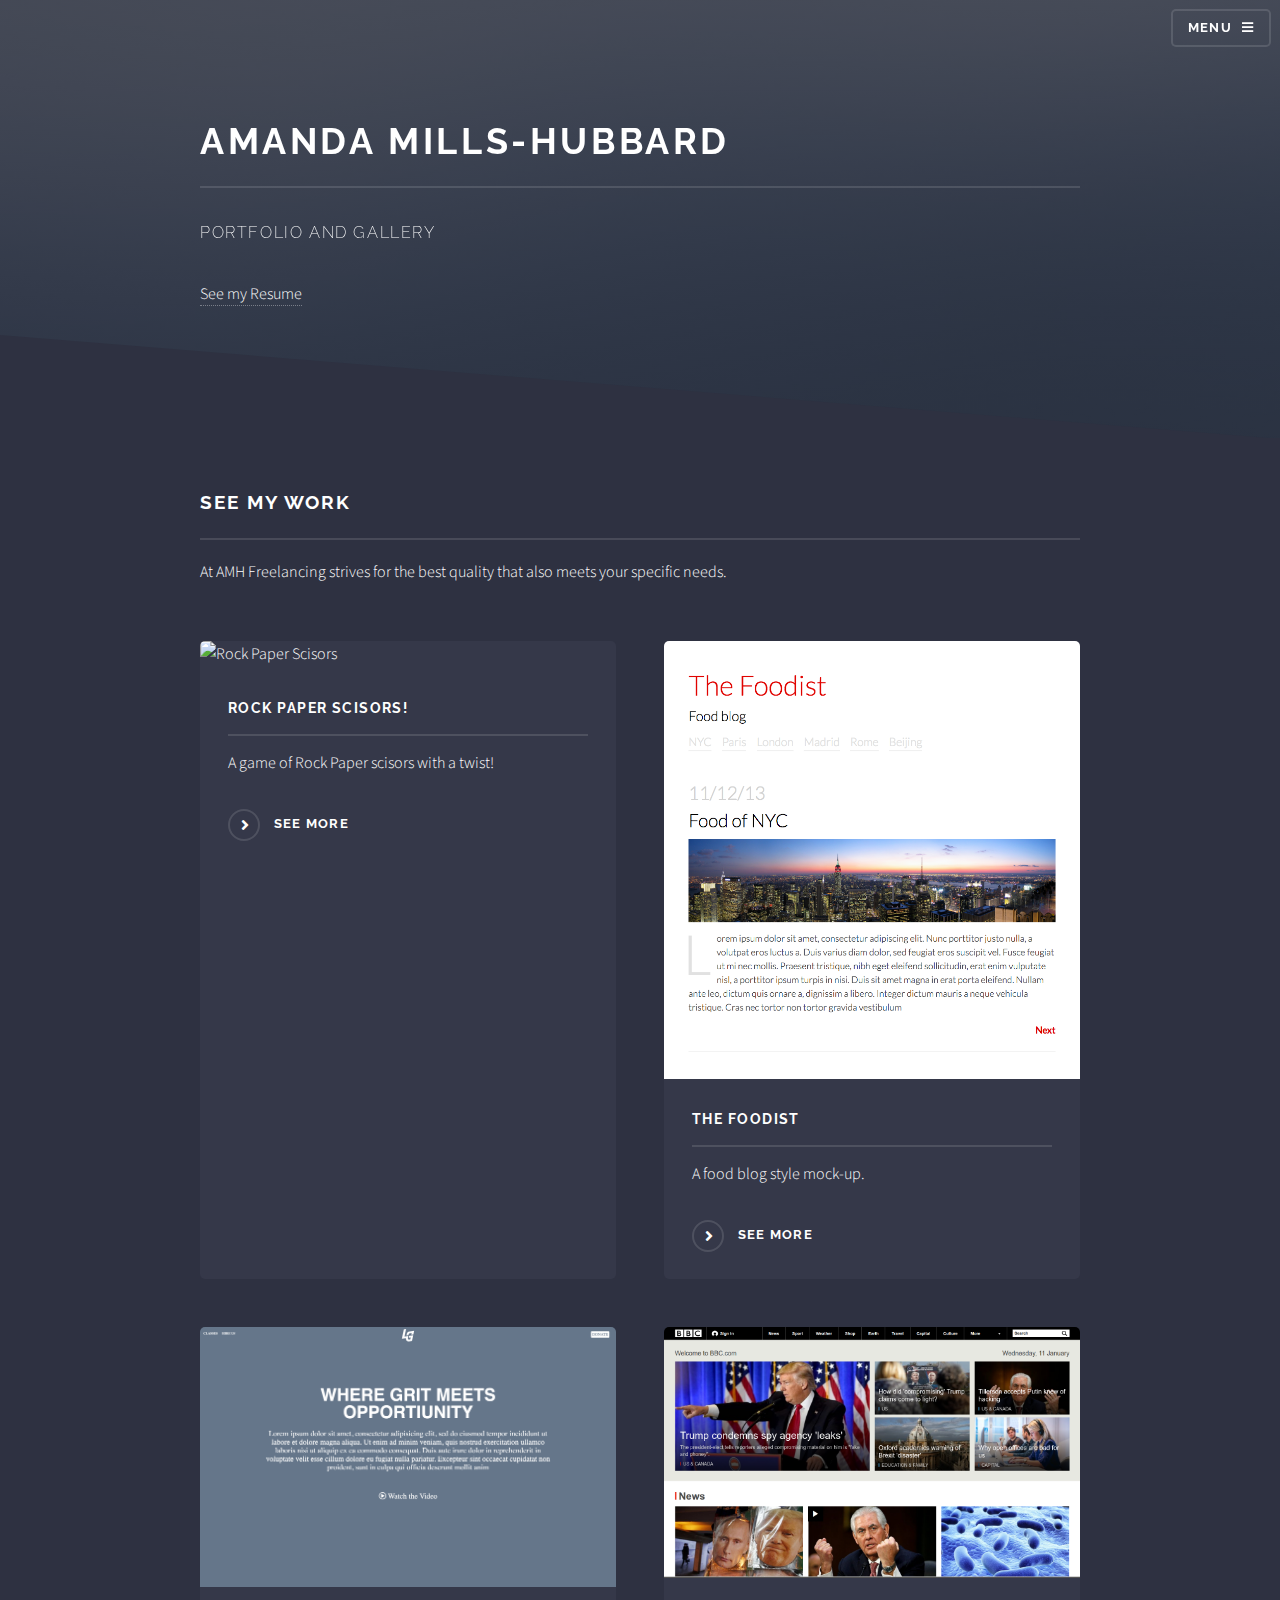
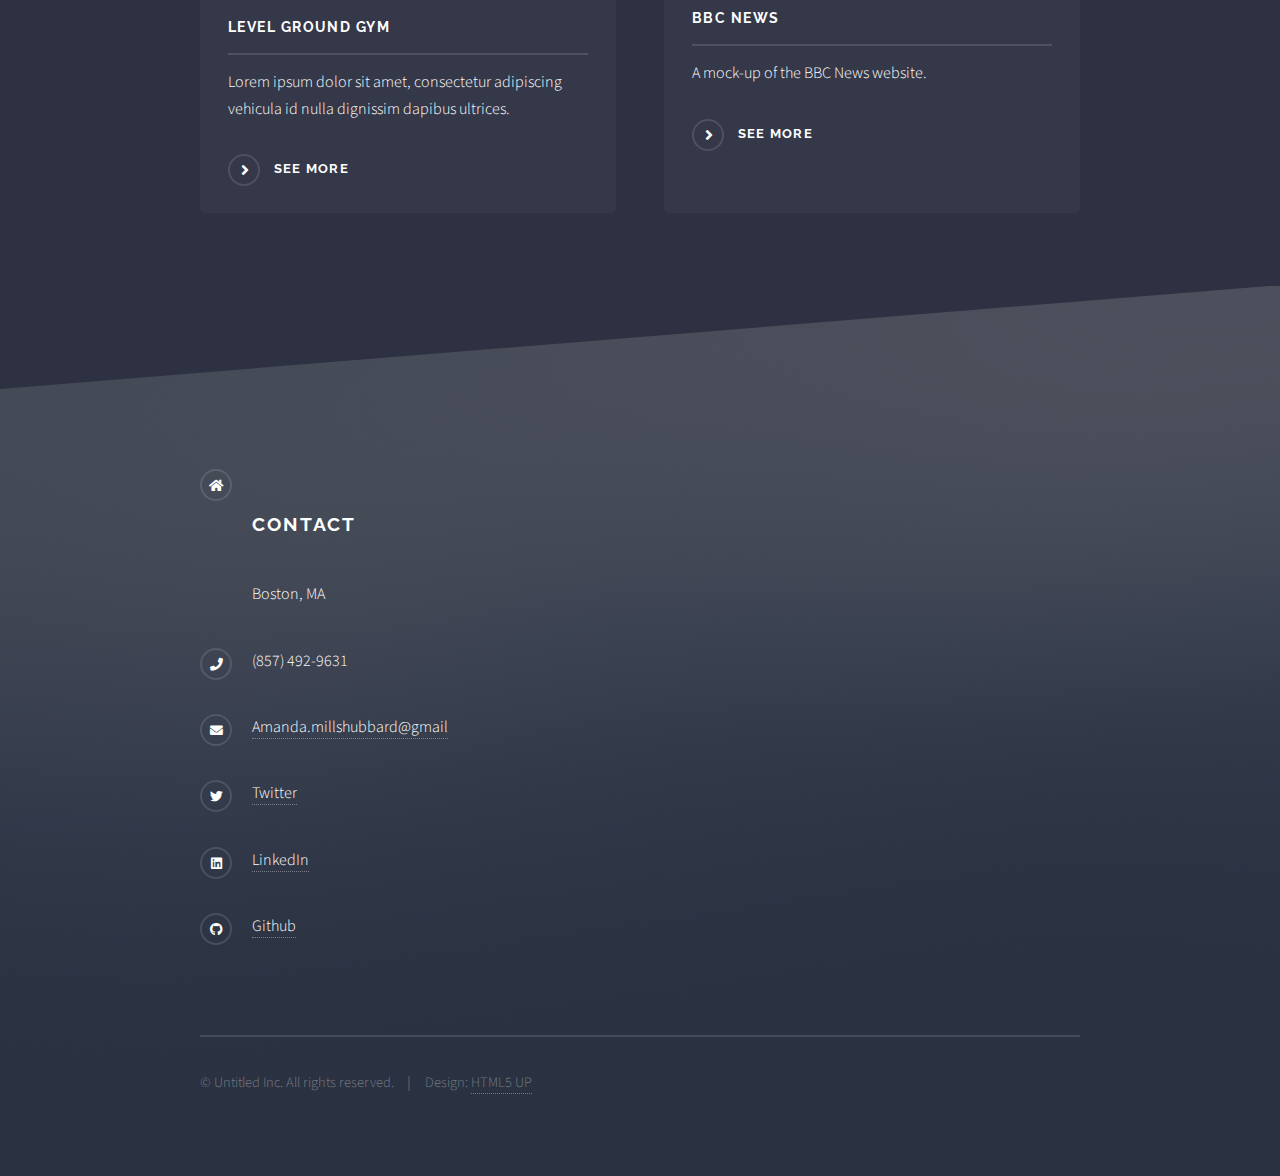
==== commit 6e78f008: "Update two" ====
--- a/index.html
+++ b/index.html
@@ -31,7 +31,7 @@
 							<h2>Menu</h2>
 							<ul class="links">
 								<li><a href="index.html">Gallery</a></li>
-								<!-- <li><a href="generic.html">About Me</a></li> -->
+								<li><a href="generic.html">About Me</a></li>
 								<li><a href="elements.html">Resume</a></li>
 							</ul>
 							<a href="#" class="close">Close</a>
@@ -118,20 +118,31 @@
 											<a href="bbc/jessieBBC.html" class="special">See more</a>
 										</article>
 									</section>
-									<ul class="actions">
+									<!-- <ul class="actions">
 										<li><a href="#" class="button">Browse All</a></li>
-									</ul>
+									</ul> -->
 								</div>
 							</section>
 
 					</section>
 
-				<!-- Footer -->
-					<!-- <section id="footer">
+				<!-- Footer  -->
+				<section id="footer">
 						<div class="inner">
-							<h2 class="major">Get in touch</h2>
-							<p>Cras mattis ante fermentum, malesuada neque vitae, eleifend erat. Phasellus non pulvinar erat. Fusce tincidunt, nisl eget mattis egestas, purus ipsum consequat orci, sit amet lobortis lorem lacus in tellus. Sed ac elementum arcu. Quisque placerat auctor laoreet.</p>
-							<form method="post" action="#">
+						<ul class="contact">
+							<li class="icon solid fa-home">
+								<li> <h2>Contact</h2> </li>
+							</li>
+							<li>Boston, MA</li>
+							<li class="icon solid fa-phone">(857) 492-9631</li>
+							<li class="icon solid fa-envelope"><a>Amanda.millshubbard@gmail</a></li>
+							<li class="icon brands fa-twitter"><a href="https://twitter.com/devAmandaJMills">Twitter</a></li>
+							<li class="icon brands fa-linkedin"><a href="https://www.linkedin.com/in/amanda-mills-hubbard">LinkedIn</a></li>
+							<li class="icon brands fa-github"><a href="https://github.com/AmandaMills-Hubbard">Github</a></li>
+						</ul>
+						<!-- <h2 class="major">Get in touch</h2> -->
+							<!-- <p>Cras mattis ante fermentum, malesuada neque vitae, eleifend erat. Phasellus non pulvinar erat. Fusce tincidunt, nisl eget mattis egestas, purus ipsum consequat orci, sit amet lobortis lorem lacus in tellus. Sed ac elementum arcu. Quisque placerat auctor laoreet.</p> -->
+							<!-- <form method="post" action="#">
 								<div class="fields">
 									<div class="field">
 										<label for="name">Name</label>
@@ -149,8 +160,8 @@
 								<ul class="actions">
 									<li><input type="submit" value="Send Message" /></li>
 								</ul>
-							</form>
-							<ul class="contact">
+							</form> -->
+							<!-- <ul class="contact">
 								<li class="icon solid fa-home">
 									Untitled Inc<br />
 									1234 Somewhere Road Suite #2894<br />
@@ -161,12 +172,12 @@
 								<li class="icon brands fa-twitter"><a href="#">twitter.com/untitled-tld</a></li>
 								<li class="icon brands fa-facebook-f"><a href="#">facebook.com/untitled-tld</a></li>
 								<li class="icon brands fa-instagram"><a href="#">instagram.com/untitled-tld</a></li>
-							</ul>
-							<ul class="copyright">
+							</ul> -->
+						 <ul class="copyright">
 								<li>&copy; Untitled Inc. All rights reserved.</li><li>Design: <a href="http://html5up.net">HTML5 UP</a></li>
 							</ul>
 						</div>
-					</section> -->
+					</section>
 
 			</div>
 
--- a/assets/css/main.css
+++ b/assets/css/main.css
@@ -6,6 +6,11 @@
 	html5up.net | @ajlkn
 	Free for personal and commercial use under the CCA 3.0 license (html5up.net/license)
 */
+
+#myPic{
+	margin-left: 35%;
+	height: 400px;
+}
 
 html, body, div, span, applet, object,
 iframe, h1, h2, h3, h4, h5, h6, p, blockquote,
@@ -4153,4 +4158,4 @@
 			padding: 2em 1.5em 0.1em 1.5em ;
 		}
 
-	}+	}
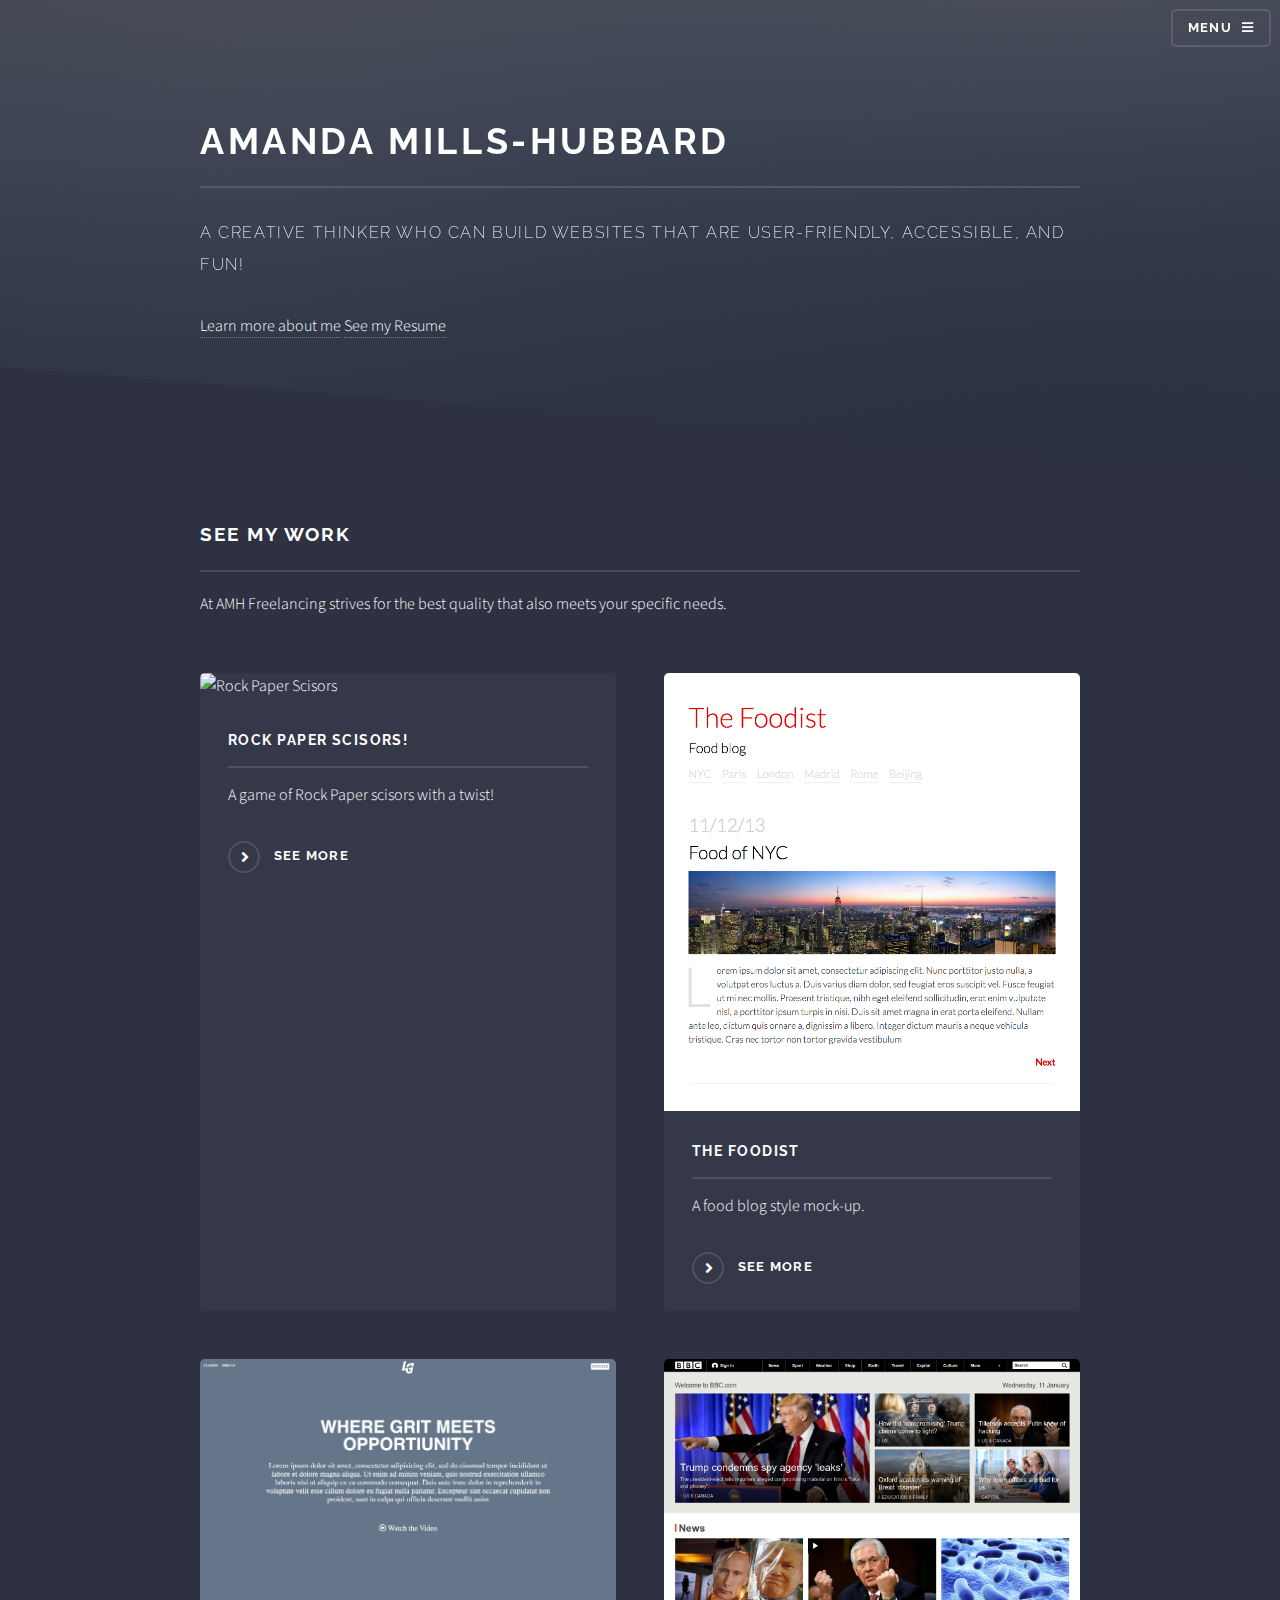
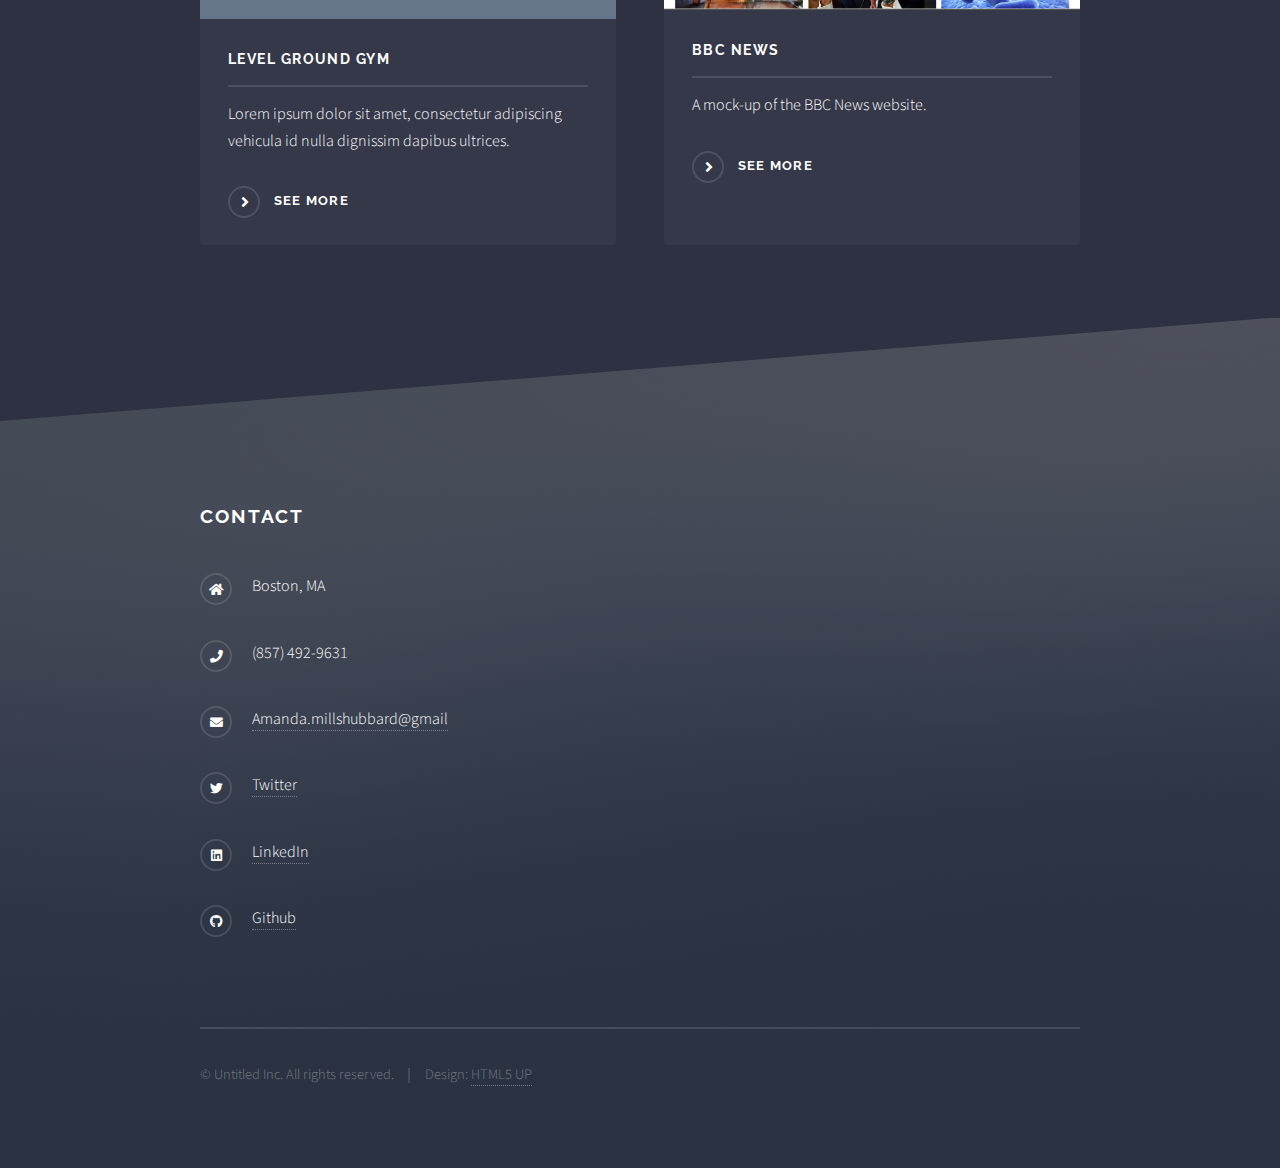
==== commit 2e33bf9e: "Better formatting" ====
--- a/index.html
+++ b/index.html
@@ -43,7 +43,8 @@
 						<div class="inner">
 							<!-- <div class="logo"><span class="icon fa-gem"></span></div> -->
 							<h2>Amanda Mills-Hubbard</h2>
-							<p>Portfolio and Gallery</p>
+							<p>A creative thinker who can build websites that are user-friendly, accessible, and fun!</p>
+							<a href="generic.html">Learn more about me</a>
 							<a href="elements.html">See my Resume</a>
 						</div>
 					</section>
@@ -130,10 +131,11 @@
 				<section id="footer">
 						<div class="inner">
 						<ul class="contact">
+							<h2>Contact</h2>
 							<li class="icon solid fa-home">
-								<li> <h2>Contact</h2> </li>
+							 		Boston, MA
 							</li>
-							<li>Boston, MA</li>
+
 							<li class="icon solid fa-phone">(857) 492-9631</li>
 							<li class="icon solid fa-envelope"><a>Amanda.millshubbard@gmail</a></li>
 							<li class="icon brands fa-twitter"><a href="https://twitter.com/devAmandaJMills">Twitter</a></li>
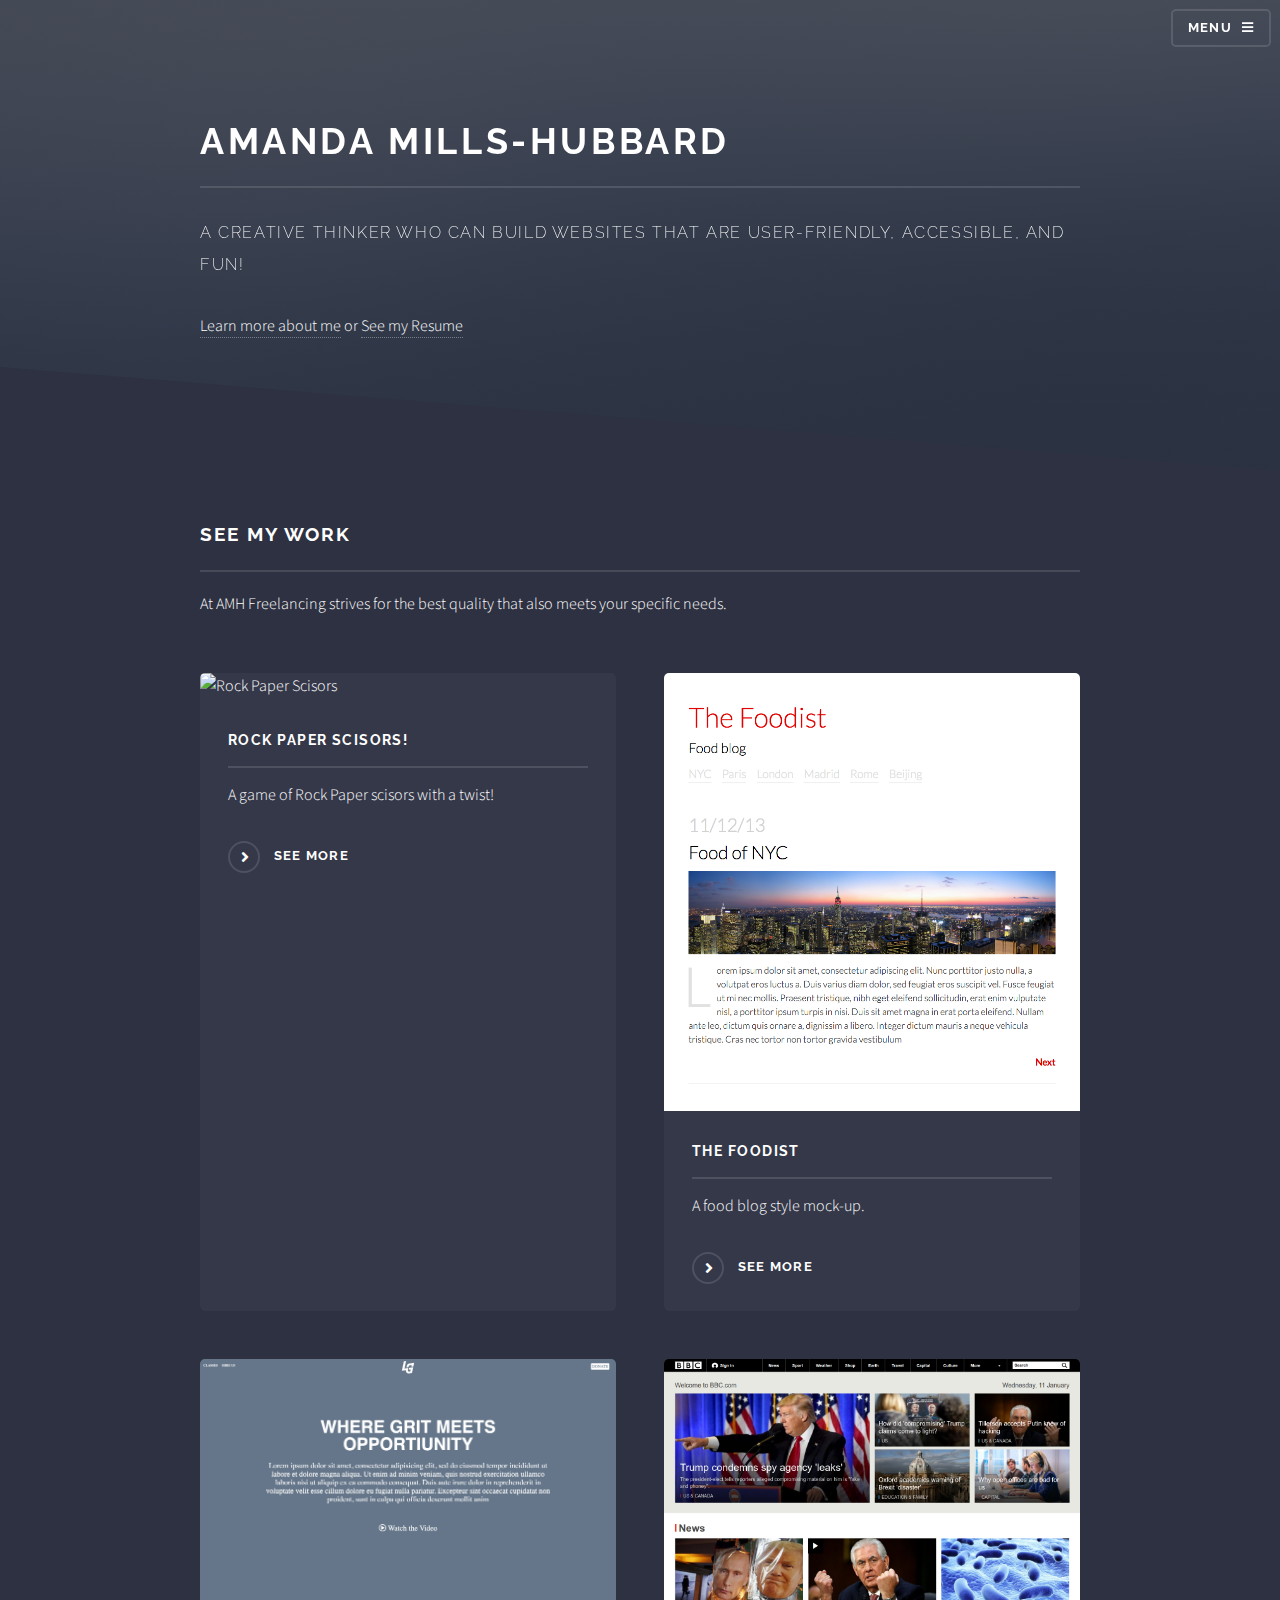
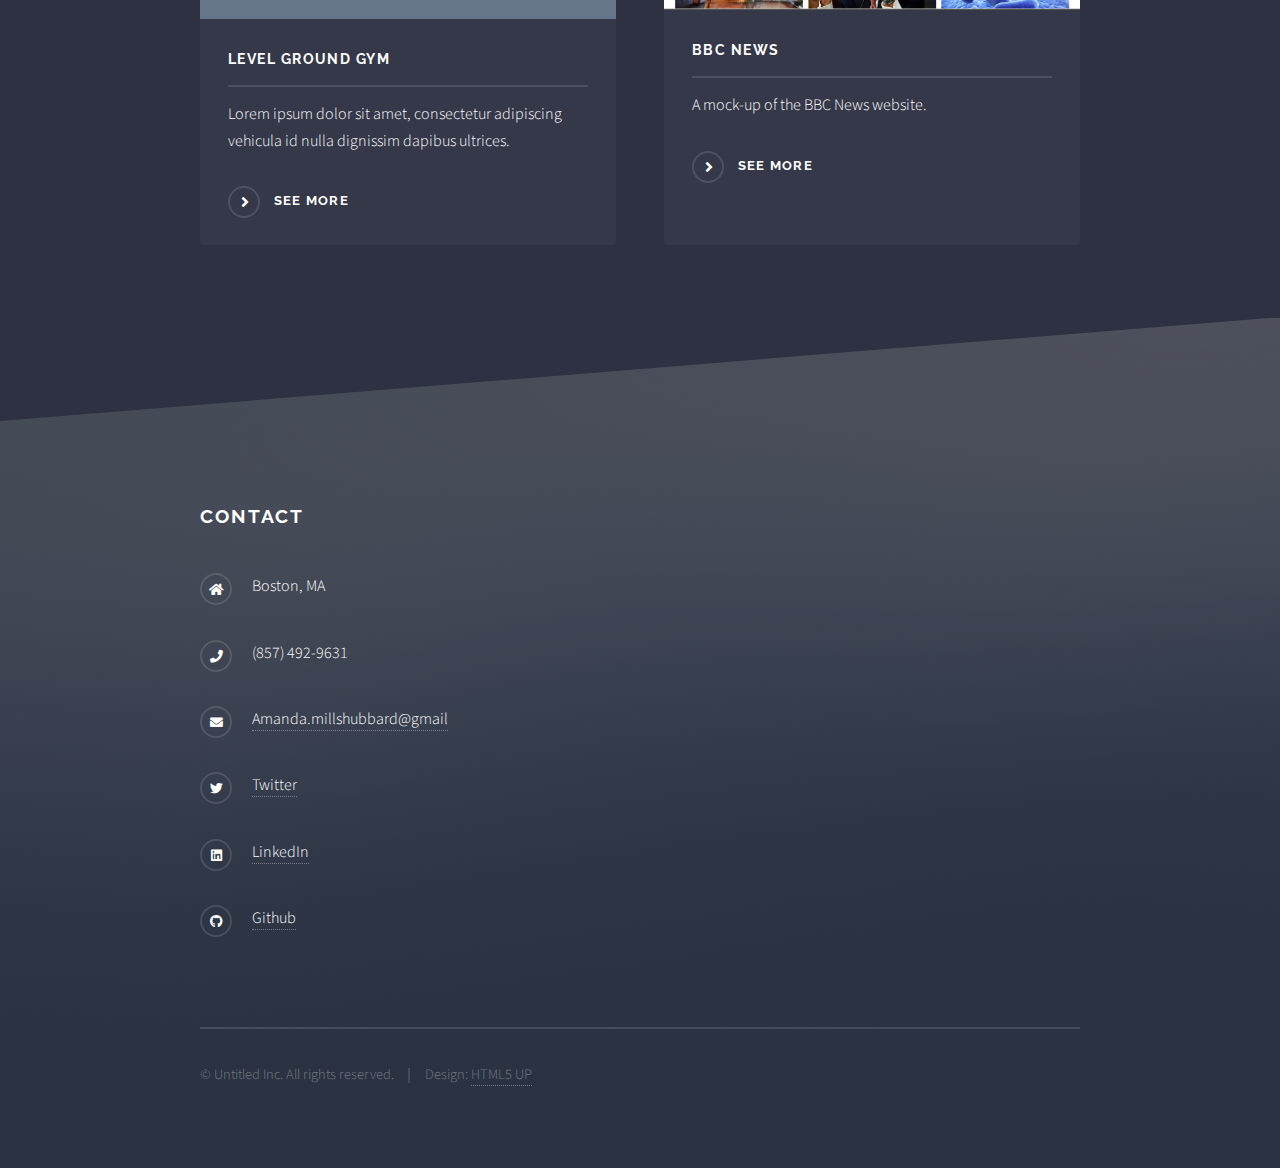
==== commit a3967cff: "update 2.1" ====
--- a/index.html
+++ b/index.html
@@ -44,8 +44,9 @@
 							<!-- <div class="logo"><span class="icon fa-gem"></span></div> -->
 							<h2>Amanda Mills-Hubbard</h2>
 							<p>A creative thinker who can build websites that are user-friendly, accessible, and fun!</p>
-							<a href="generic.html">Learn more about me</a>
-							<a href="elements.html">See my Resume</a>
+							<span><a href="generic.html">Learn more about me</a> or <a href="elements.html">See my Resume</a></span>
+
+
 						</div>
 					</section>
 
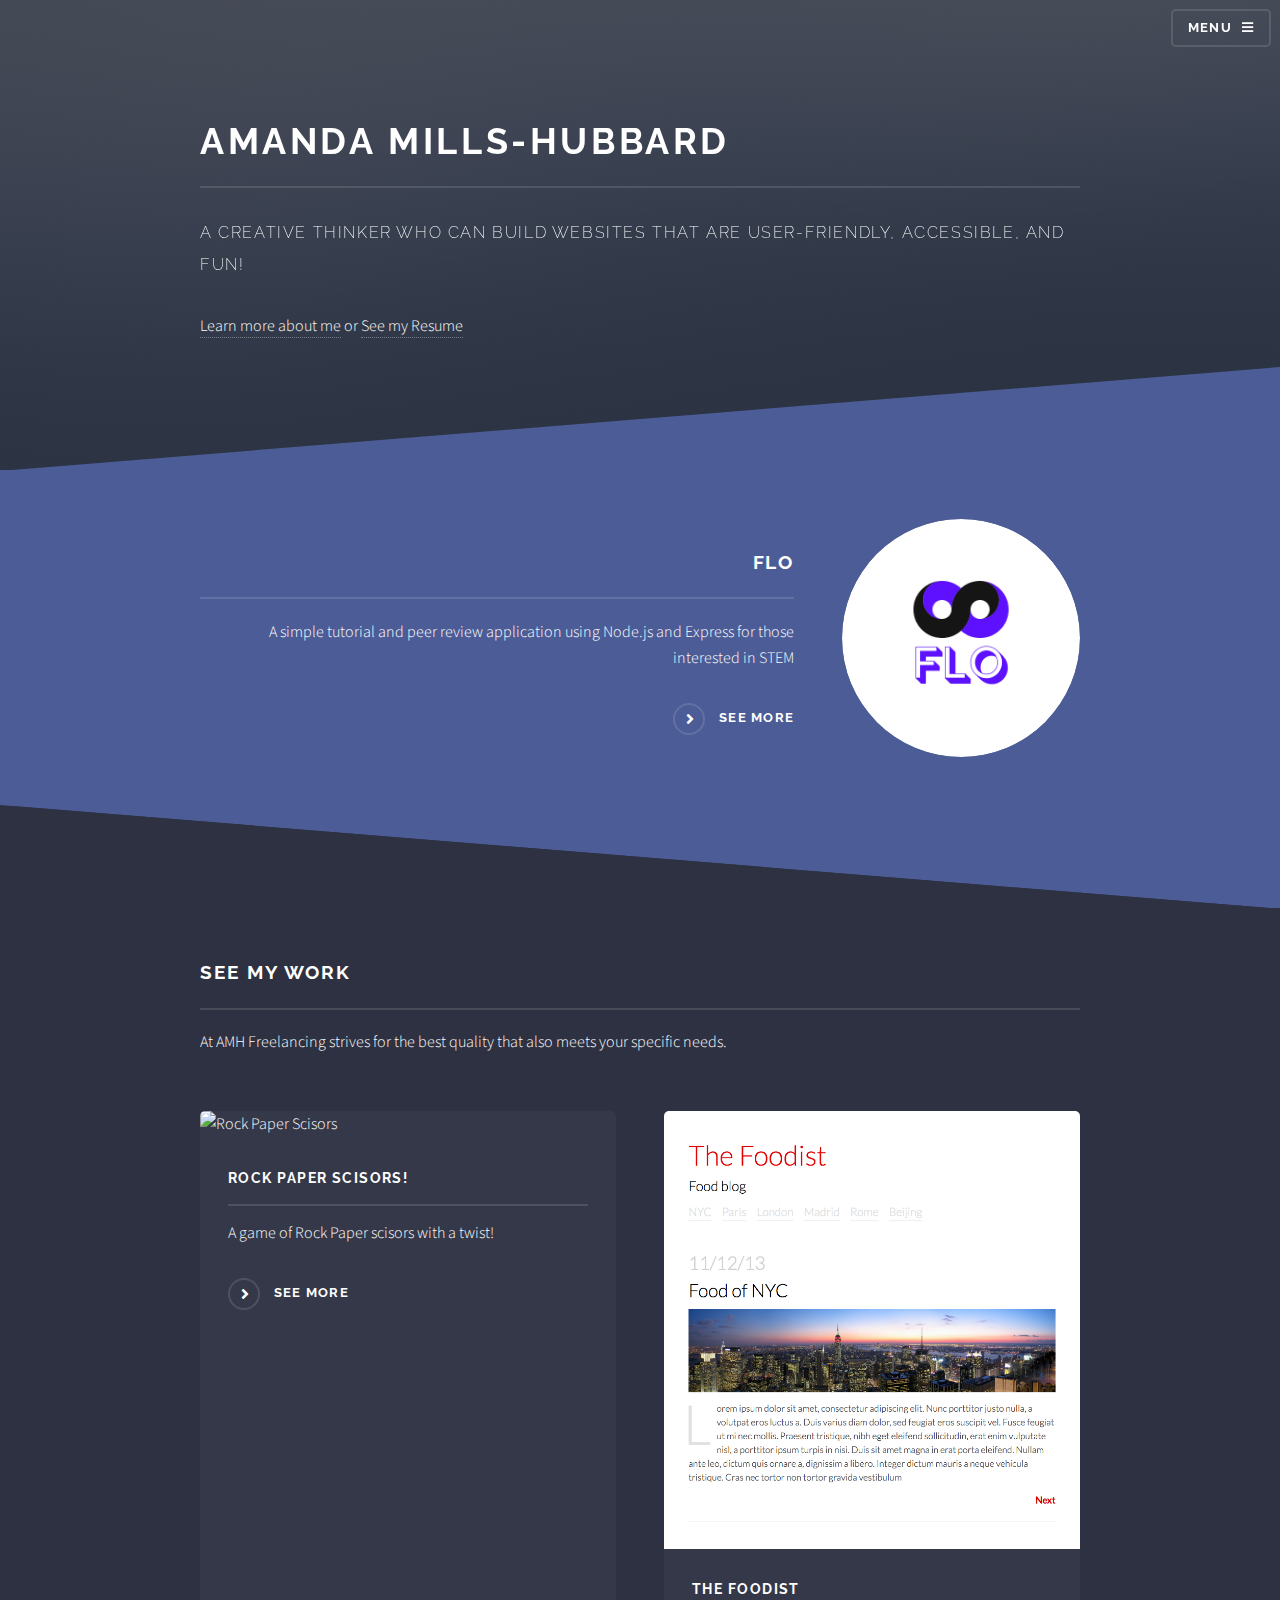
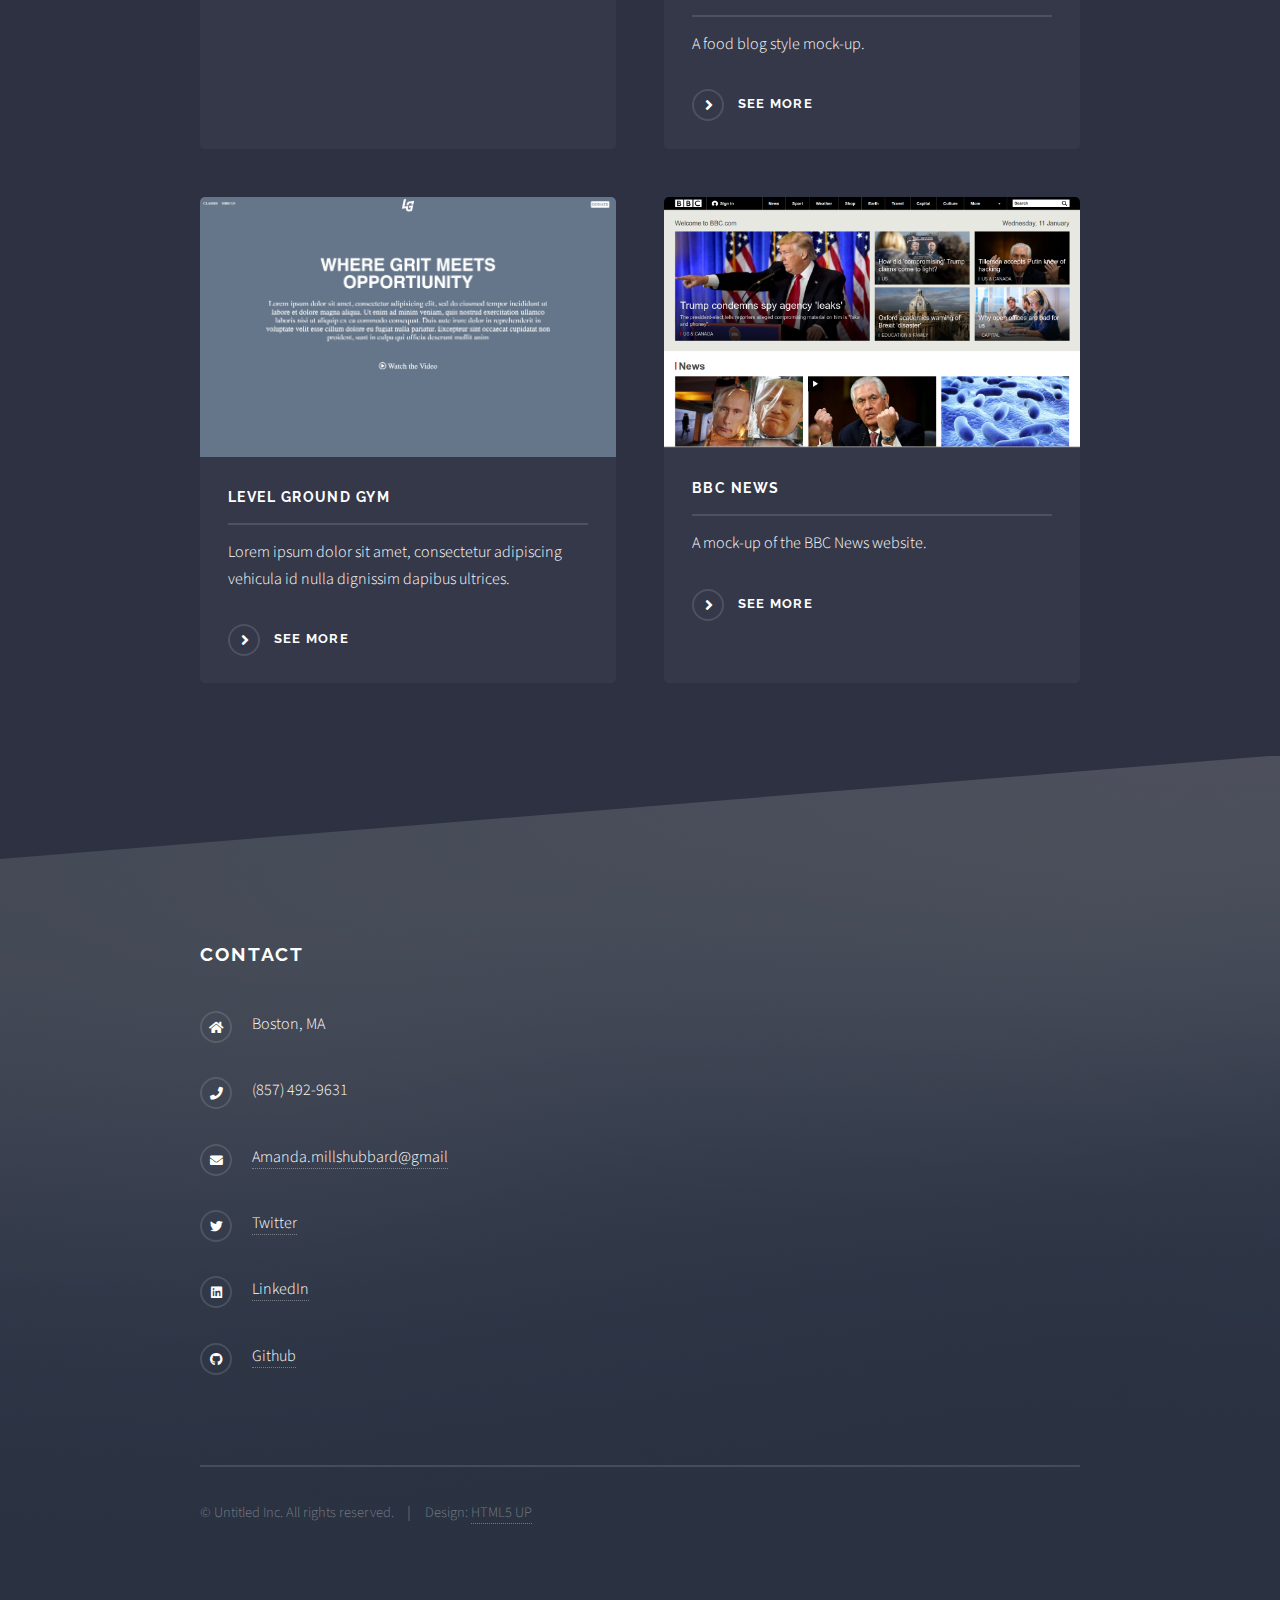
==== commit 7e59110e: "New" ====
--- a/index.html
+++ b/index.html
@@ -54,16 +54,16 @@
 					<section id="wrapper">
 
 						<!-- One -->
-							<!-- <section id="one" class="wrapper spotlight style1">
+							<section id="one" class="wrapper spotlight style1">
 								<div class="inner">
-									<a href="Food/jessFoodist.html" class="image"><img src="Food/foodist-part1.png" alt="" /></a>
+									<a href="https://stem-demo-day.herokuapp.com/" class="image"><img src="flo.png" alt="Flo websit picture" /></a>
 									<div class="content">
-										<h2 class="major">Blog Post</h2>
-										<p>A food blog style mock-up</p>
-										<a href="Food/jessFoodist.html" class="special">See more</a>
+										<h2 class="major">FLO</h2>
+										<p>A simple tutorial and peer review application using Node.js and Express for those interested in STEM</p>
+										<a href="https://stem-demo-day.herokuapp.com/" class="special">See more</a>
 									</div>
 								</div>
-							</section> -->
+							</section>
 
 						<!-- Two -->
 							<!-- <section id="two" class="wrapper alt spotlight style2">
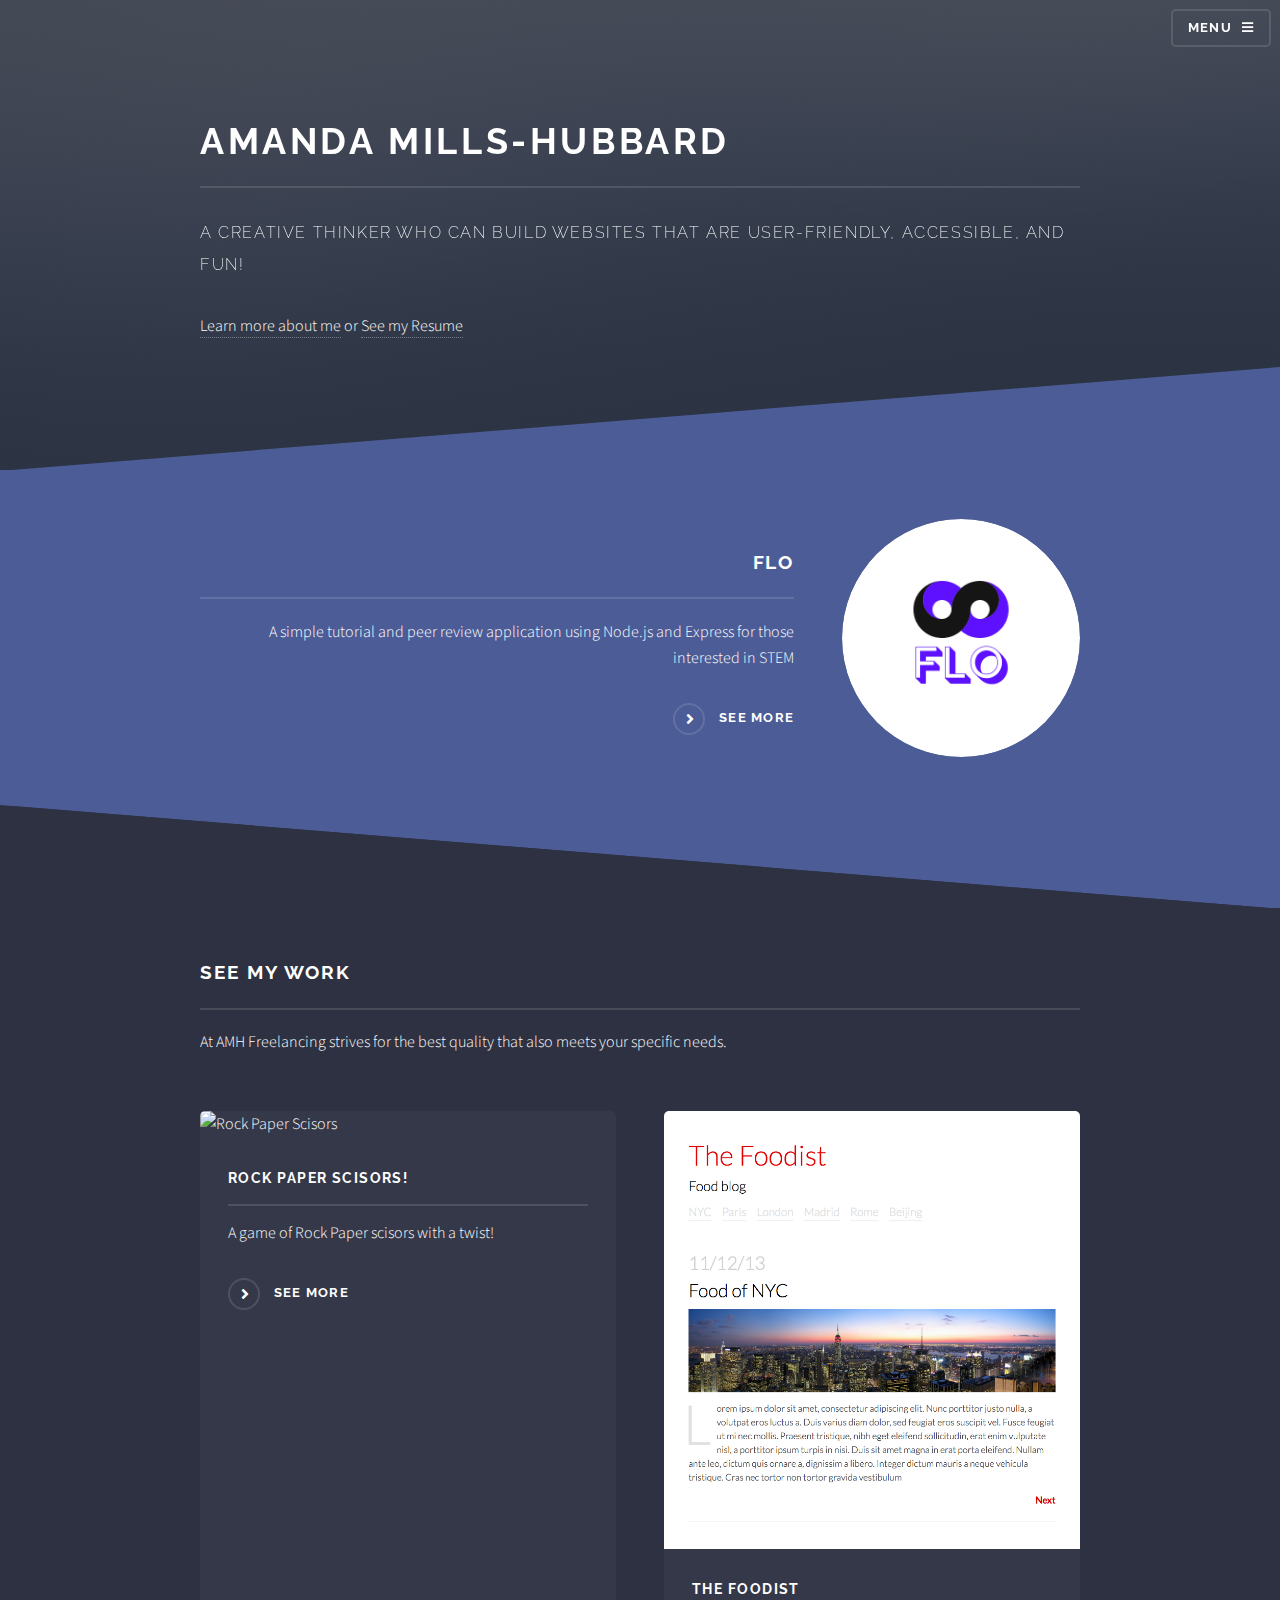
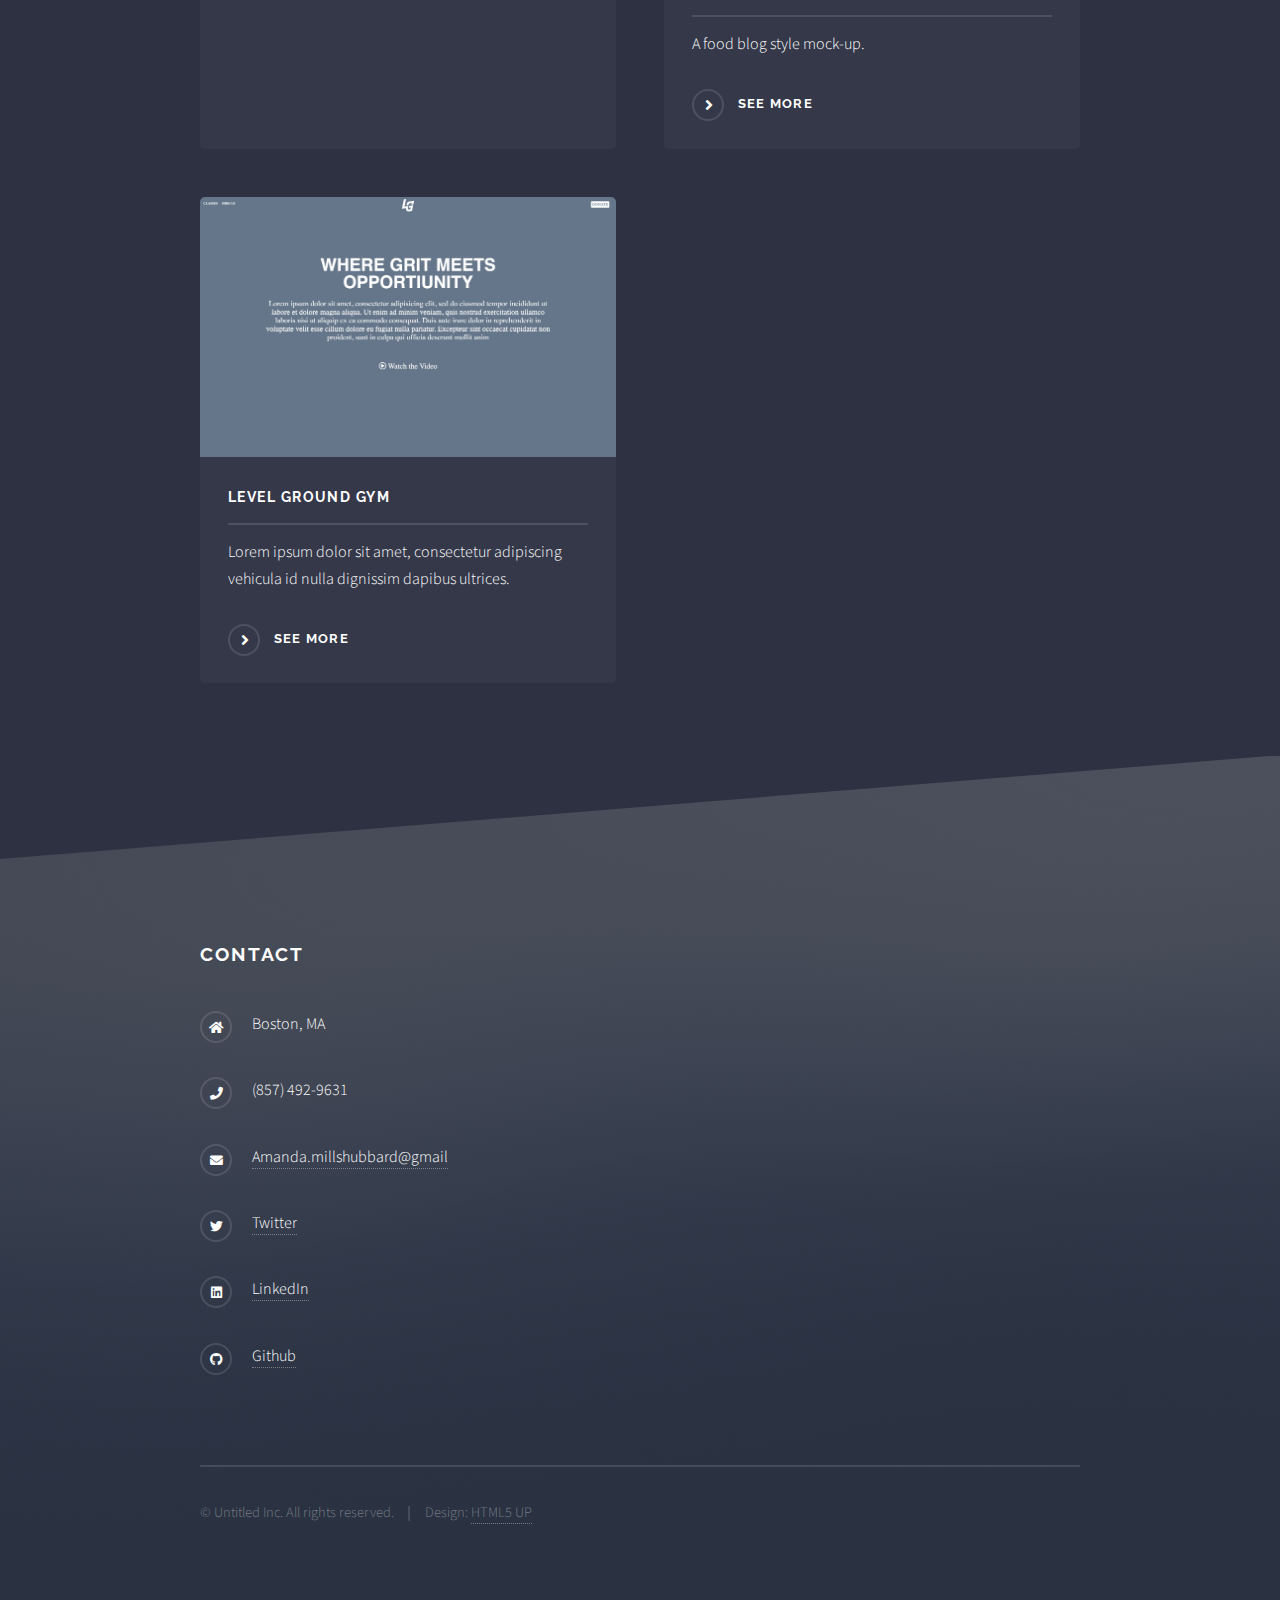
==== commit 9470734b: "Delete one project" ====
--- a/index.html
+++ b/index.html
@@ -108,17 +108,17 @@
 											<a href="Food/jessFoodist.html" class="special">See more</a>
 										</article>
 										<article>
-											<a href="levelground/levelground.html" class="image"><img src="images/LG.png" alt="" /></a>
+											<a href="https://levelgroundemo.netlify.app" class="image"><img src="images/LG.png" alt="" /></a>
 											<h3 class="major">Level Ground Gym</h3>
 											<p>Lorem ipsum dolor sit amet, consectetur adipiscing vehicula id nulla dignissim dapibus ultrices.</p>
-											<a href="levelground/levelground.html" class="special">See more</a>
+											<a href="https://levelgroundemo.netlify.app" class="special">See more</a>
 										</article>
-										<article>
+<!-- 										<article>
 											<a href="bbc/jessieBBC.html" class="image"><img src="bbc/bbc.png" alt="" /></a>
 											<h3 class="major">BBC News</h3>
 											<p>A mock-up of the BBC News website.</p>
 											<a href="bbc/jessieBBC.html" class="special">See more</a>
-										</article>
+										</article> -->
 									</section>
 									<!-- <ul class="actions">
 										<li><a href="#" class="button">Browse All</a></li>
